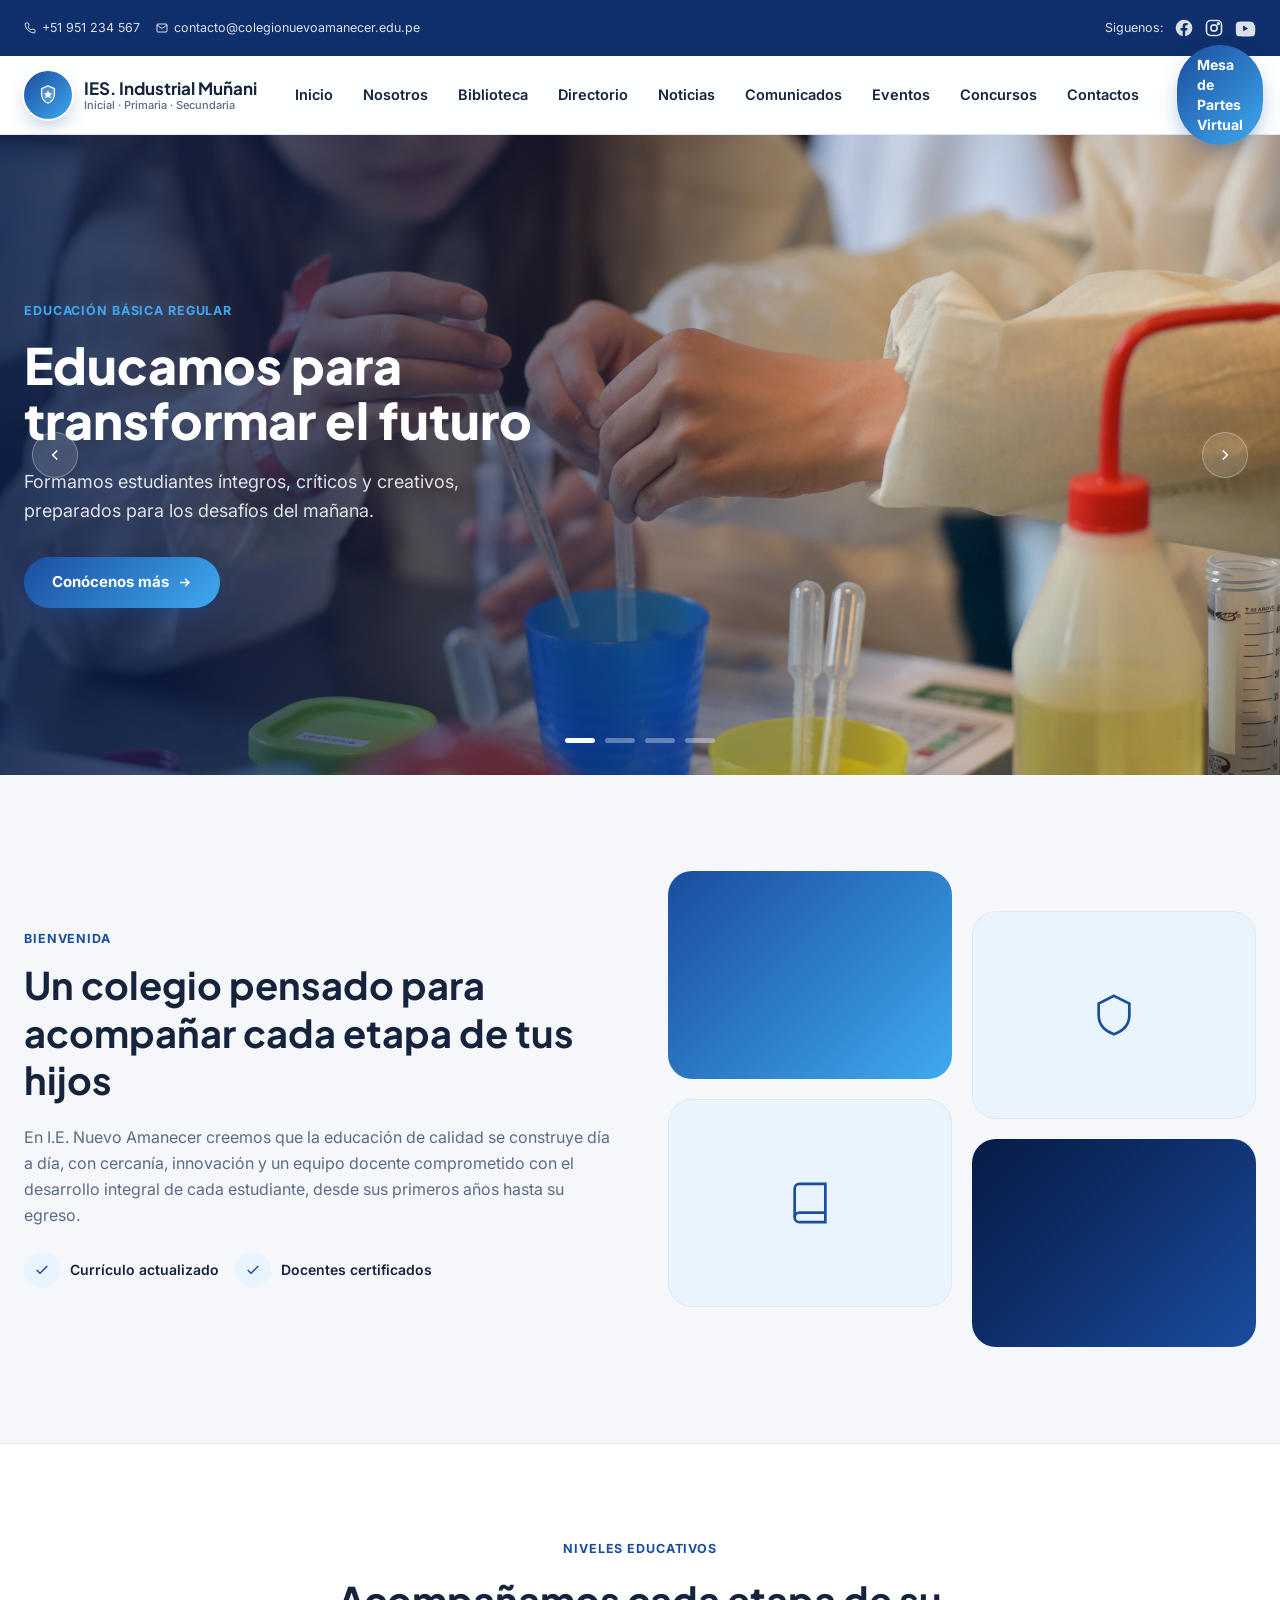
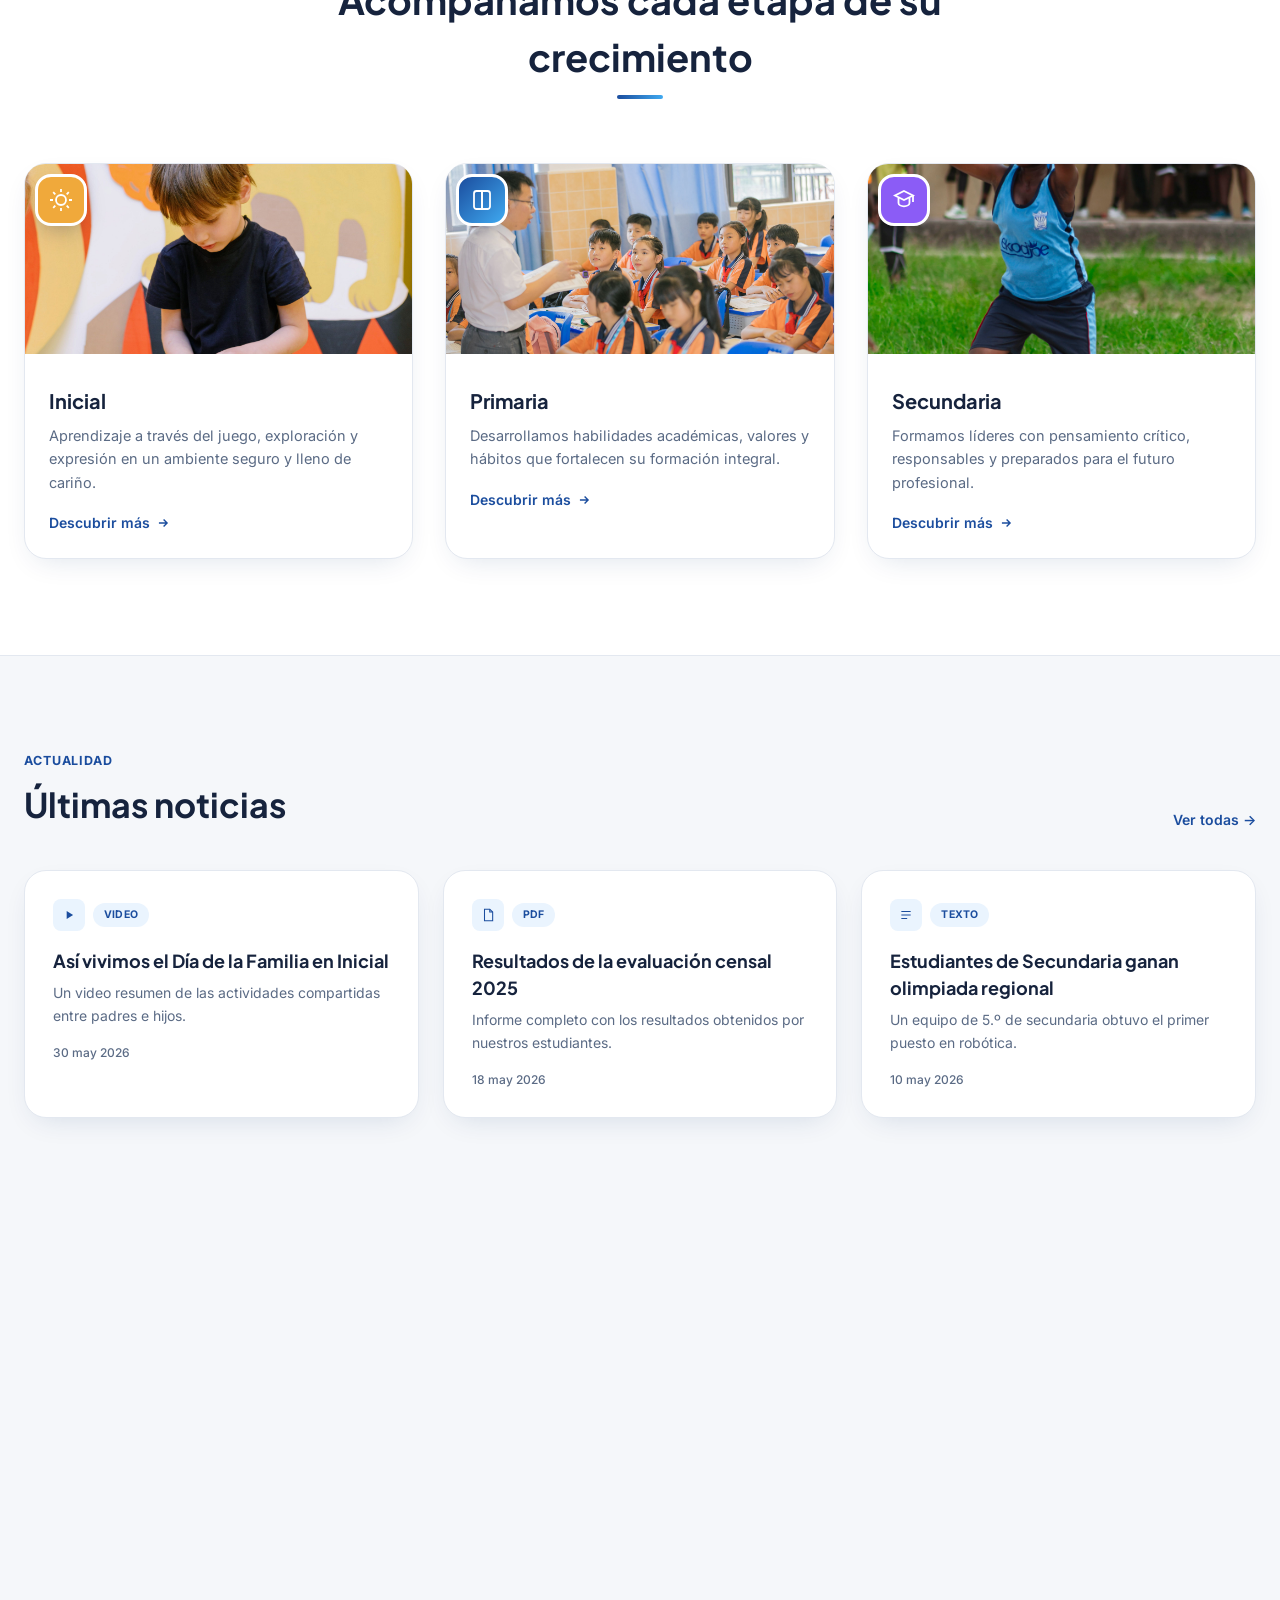
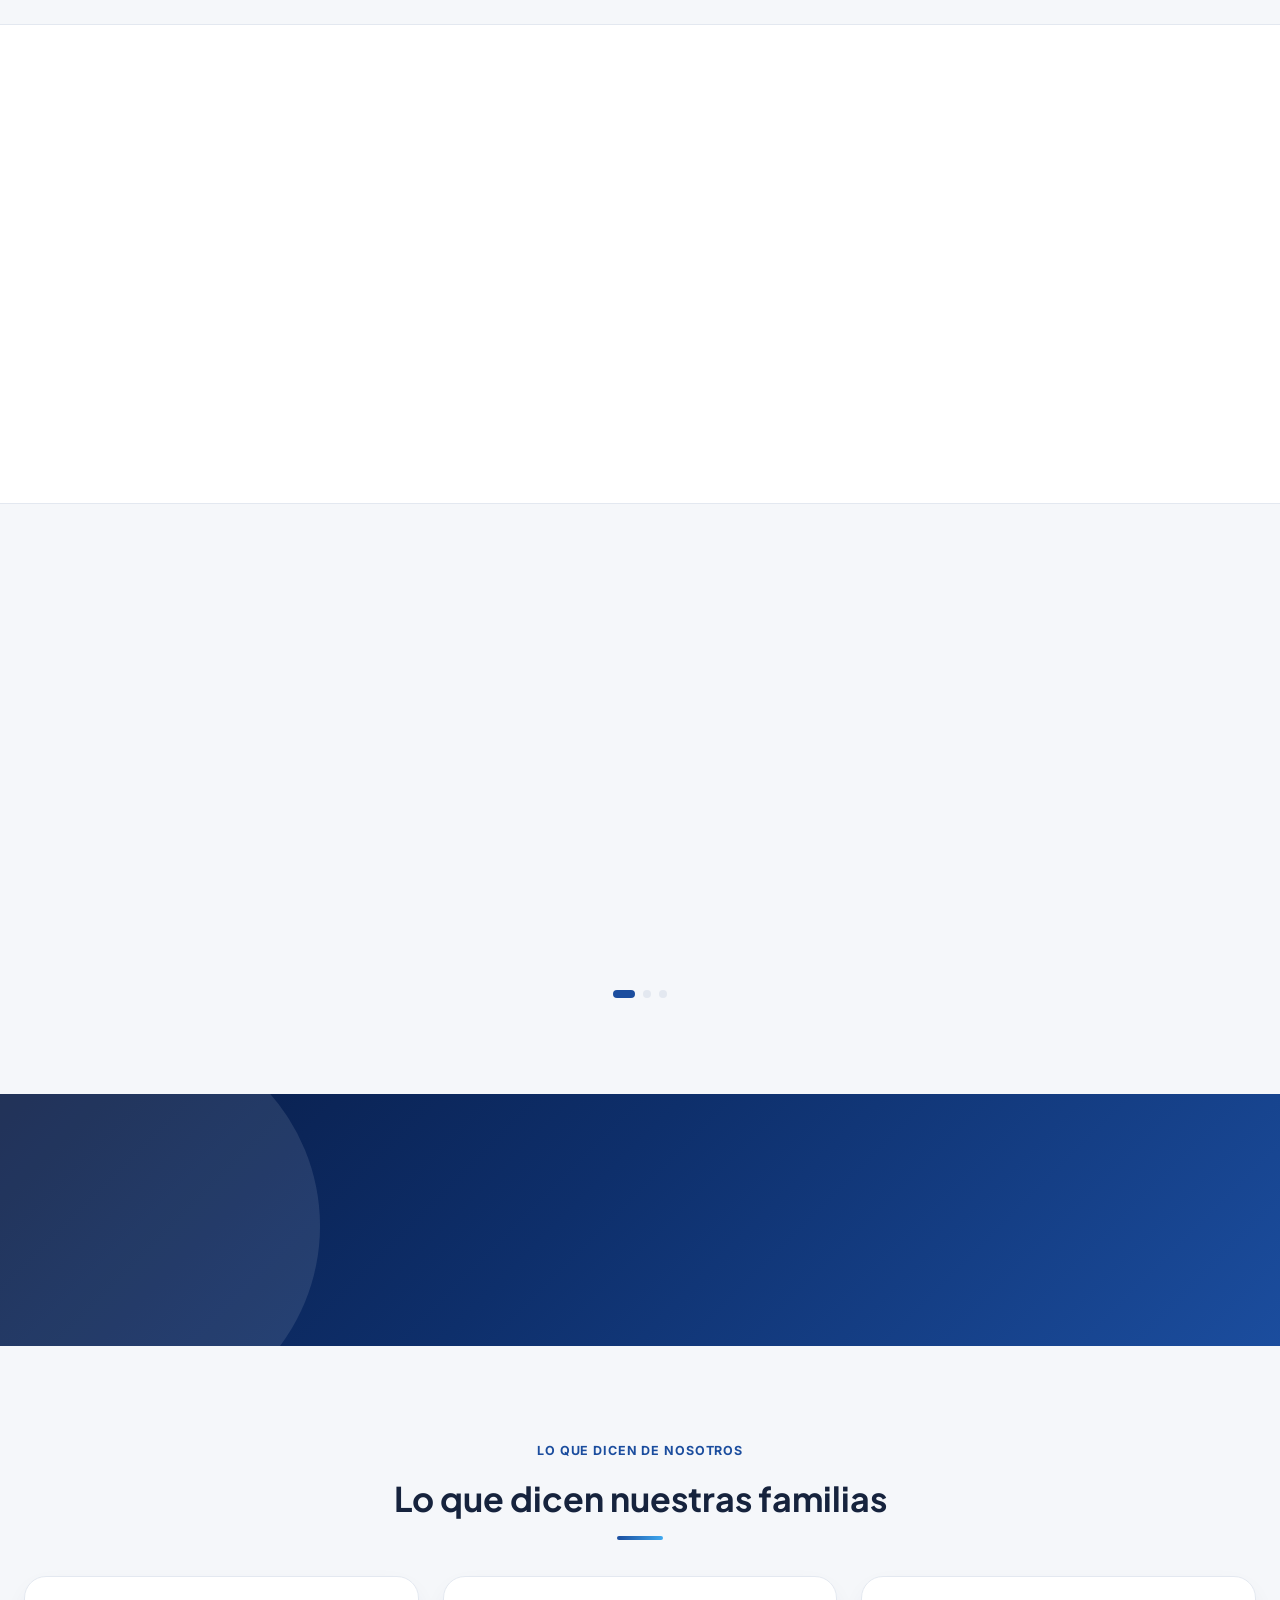
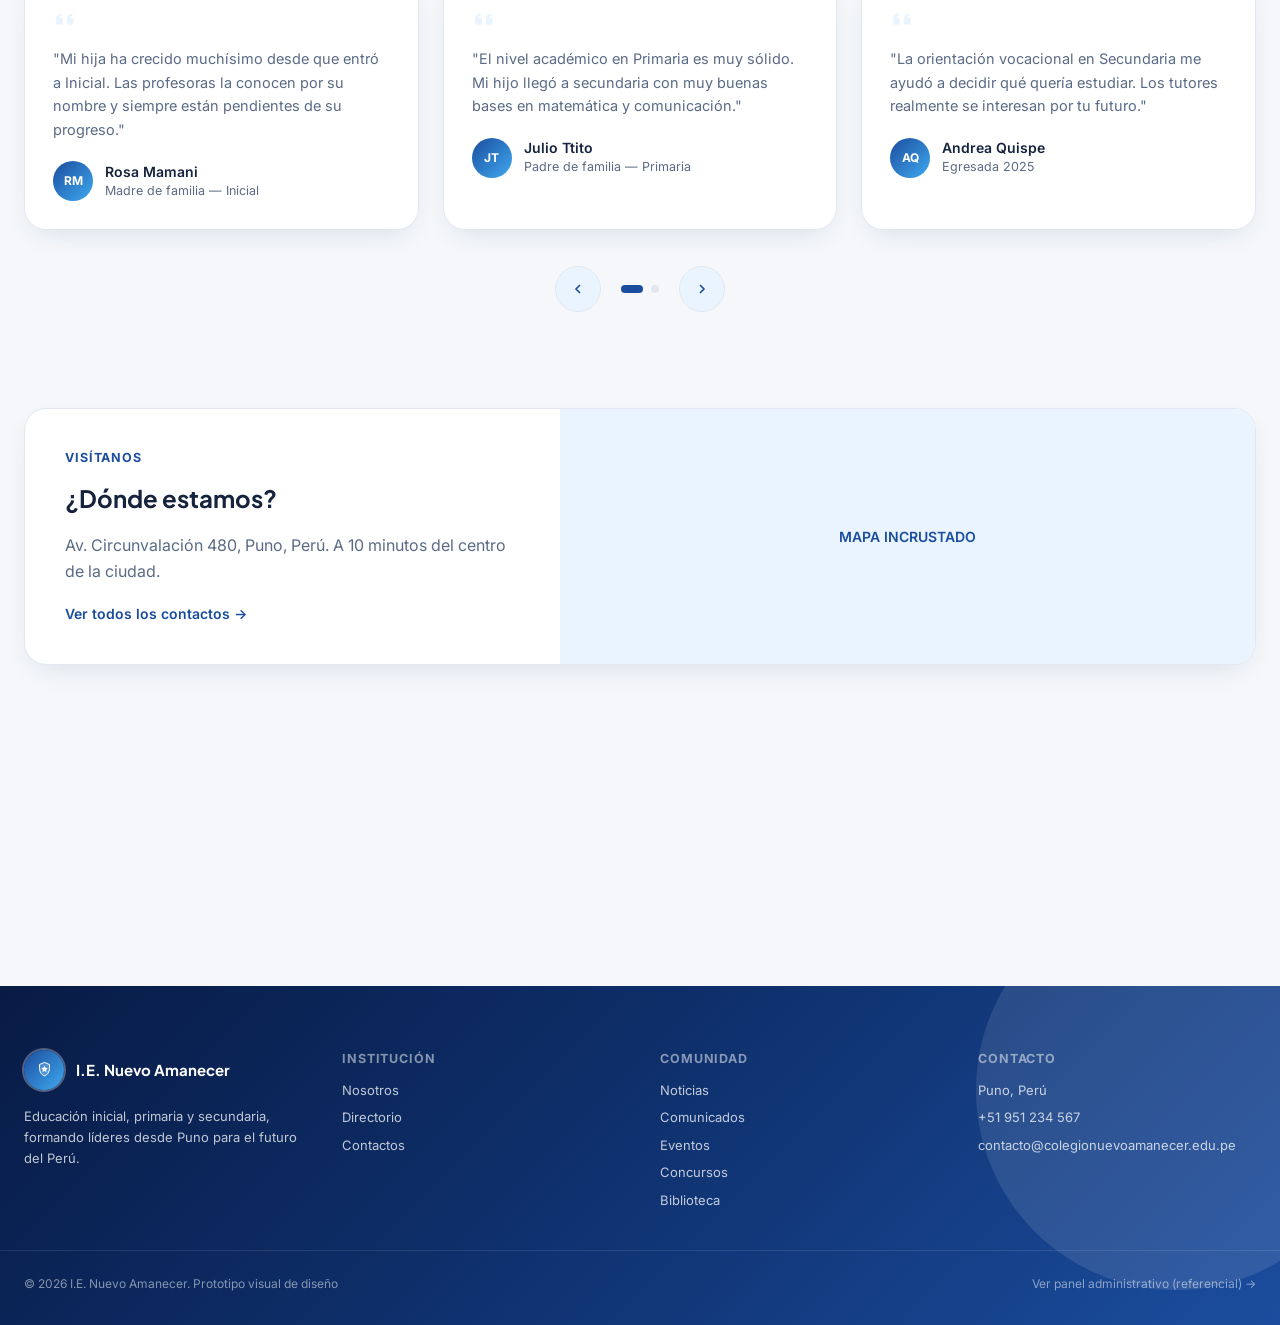
==== index.html @ 9c67b023 "Primer commit" ====
<!DOCTYPE html>
<html lang="es">
<head>
<meta charset="UTF-8">
<meta name="viewport" content="width=device-width, initial-scale=1.0">
<title>I.E. Nuevo Amanecer — Inicio (Prototipo)</title>
<link rel="preconnect" href="https://fonts.googleapis.com">
<link href="https://fonts.googleapis.com/css2?family=Plus+Jakarta+Sans:wght@500;600;700;800&family=Inter:wght@400;500;600;700&display=swap" rel="stylesheet">
<link rel="stylesheet" href="assets/tailwind.css">
<link rel="stylesheet" href="assets/styles.css">
</head>
<body class="antialiased">

<a href="#contenido" class="sr-only focus:not-sr-only focus:absolute focus:top-2 focus:left-2 focus:bg-white focus:px-3 focus:py-2 focus:rounded-md focus:z-50">Saltar al contenido</a>

<!-- <div class="bg-[var(--blue-deep)] text-white text-center text-[12px] sm:text-[13px] py-2 px-4">
  PROTOTIPO VISUAL DE DISEÑO — sin backend, autenticación ni datos reales
</div> -->

<!-- Utility bar -->
<div class="bg-[var(--blue-dark)] text-white/85">
  <div class="max-w-7xl mx-auto px-4 sm:px-6 h-14 flex items-center justify-between text-[12.5px]">
    <div class="flex items-center gap-4">
      <span class="hidden sm:flex items-center gap-1.5"><svg width="12" height="12" viewBox="0 0 24 24" fill="none" stroke="currentColor" stroke-width="2"><path d="M22 16.9v3a2 2 0 0 1-2.2 2 19.8 19.8 0 0 1-8.6-3 19.5 19.5 0 0 1-6-6 19.8 19.8 0 0 1-3-8.7A2 2 0 0 1 4.1 2h3a2 2 0 0 1 2 1.7c.1 1 .4 2 .7 3a2 2 0 0 1-.5 2.1L8 10a16 16 0 0 0 6 6l1.3-1.3a2 2 0 0 1 2-.5c1 .3 2 .5 3 .7a2 2 0 0 1 1.7 2z"/></svg>+51 951 234 567</span>
      <span class="hidden sm:flex items-center gap-1.5"><svg width="12" height="12" viewBox="0 0 24 24" fill="none" stroke="currentColor" stroke-width="2"><rect x="2" y="4" width="20" height="16" rx="2"/><path d="M2 6l10 7L22 6"/></svg>contacto@colegionuevoamanecer.edu.pe</span>
    </div>
    <div class="flex items-center gap-2.5">
      <span>Siguenos:</span>
      <a href="#" aria-label="Facebook" class="hover:text-white"><svg width="20" height="20" viewBox="0 0 24 24" fill="currentColor"><path d="M22 12a10 10 0 1 0-11.6 9.9v-7H7.9V12h2.5V9.8c0-2.5 1.5-3.9 3.7-3.9 1.1 0 2.2.2 2.2.2v2.5h-1.3c-1.2 0-1.6.8-1.6 1.6V12h2.8l-.4 2.9h-2.4v7A10 10 0 0 0 22 12z"/></svg></a>
      <a href="#" aria-label="Instagram" class="hover:text-white"><svg width="20" height="20" viewBox="0 0 24 24" fill="none" stroke="currentColor" stroke-width="2"><rect x="3" y="3" width="18" height="18" rx="5"/><circle cx="12" cy="12" r="3.8"/><circle cx="17.2" cy="6.8" r="1"/></svg></a>
      <a href="#" aria-label="YouTube" class="hover:text-white"><svg width="22" height="22" viewBox="0 0 24 24" fill="currentColor"><path d="M22 8.6s-.2-1.6-.9-2.3c-.8-.9-1.7-.9-2.2-1C15.6 5 12 5 12 5s-3.6 0-6.9.3c-.5.1-1.4.1-2.2 1-.7.7-.9 2.3-.9 2.3S2 10.4 2 12.3v1.8c0 1.9.2 3.7.2 3.7s.2 1.6.9 2.3c.8.9 1.9.9 2.4 1 1.7.2 7.5.3 7.5.3s3.6 0 6.9-.3c.5-.1 1.4-.1 2.2-1 .7-.7.9-2.3.9-2.3s.2-1.9.2-3.7v-1.8c0-1.9-.2-3.7-.2-3.7zM9.9 15.6V9.4l5.4 3.1z"/></svg></a>
    </div>
  </div>
</div>

<!-- Header -->
<header class="sticky top-0 z-50 bg-white/90 backdrop-blur-md border-b border-[var(--gray-line)]">
  <div class="max-w-8xl mx-auto px-4 sm:px-6 h-[78px] flex items-center justify-between gap-6">
    <a href="index.html" class="flex items-center gap-3 shrink-0">
      <div class="w-12 h-12 rounded-full bg-gradient-sky flex items-center justify-center ring-2 ring-white shadow-[0_8px_20px_-6px_rgba(27,77,158,0.5)]">
        <svg width="22" height="22" viewBox="0 0 24 24" fill="none"><path d="M12 2l7 3v5.5c0 5-3 9.3-7 10.5-4-1.2-7-5.5-7-10.5V5z" fill="white" opacity="0.18"/><path d="M12 2l7 3v5.5c0 5-3 9.3-7 10.5-4-1.2-7-5.5-7-10.5V5z" stroke="white" stroke-width="1.4" stroke-linejoin="round"/><path d="M12 6.8l1.4 2.9 3.2.4-2.3 2.2.6 3.2L12 14l-2.9 1.5.6-3.2-2.3-2.2 3.2-.4z" fill="white"/></svg>
      </div>
      <div class="leading-tight">
        <p class="font-display font-bold text-[17px] text-[var(--ink)]">IES. Industrial Muñani</p>
        <p class="text-[11px] text-[var(--ink-soft)] font-medium">Inicial · Primaria · Secundaria</p>
      </div>
    </a>
    <nav class="hidden lg:flex items-center gap-0.5 font-semibold text-[14.5px] text-[var(--ink)]">      
      <a href="index.html" class="px-3.5 py-2 rounded-lg hover:bg-[var(--sky-light)] hover:text-[var(--blue)]">Inicio</a>
      <a href="nosotros.html" class="px-3.5 py-2 rounded-lg hover:bg-[var(--sky-light)] hover:text-[var(--blue)]">Nosotros</a>
      <a href="biblioteca.html" class="px-3.5 py-2 rounded-lg hover:bg-[var(--sky-light)] hover:text-[var(--blue)]">Biblioteca</a>
      <a href="directorio.html" class="px-3.5 py-2 rounded-lg hover:bg-[var(--sky-light)] hover:text-[var(--blue)]">Directorio</a>
      <a href="noticias.html" class="px-3.5 py-2 rounded-lg hover:bg-[var(--sky-light)] hover:text-[var(--blue)]">Noticias</a>
      <a href="comunicados.html" class="px-3.5 py-2 rounded-lg hover:bg-[var(--sky-light)] hover:text-[var(--blue)]">Comunicados</a>
      <a href="eventos.html" class="px-3.5 py-2 rounded-lg hover:bg-[var(--sky-light)] hover:text-[var(--blue)]">Eventos</a>
      <a href="concursos.html" class="px-3.5 py-2 rounded-lg hover:bg-[var(--sky-light)] hover:text-[var(--blue)]">Concursos</a>
      <a href="contactos.html" class="px-3.5 py-2 rounded-lg hover:bg-[var(--sky-light)] hover:text-[var(--blue)]">Contactos</a>
    </nav>

    <div class="flex items-center gap-3">
      <a href="mesa-de-partes.html" class="hidden sm:inline-flex btn-primary rounded-full px-5 py-2.5 text-sm">Mesa de Partes Virtual</a>
      <button data-menu-toggle aria-expanded="false" aria-controls="mobile-nav" class="lg:hidden w-10 h-10 flex items-center justify-center rounded-lg border border-[var(--gray-line)]">
        <svg width="18" height="18" viewBox="0 0 24 24" fill="none" stroke="currentColor" stroke-width="2"><path d="M4 7h16M4 12h16M4 17h16"/></svg>
      </button>
    </div>
  </div>

  <div id="mobile-nav" data-mobile-nav class="hidden lg:hidden border-t border-[var(--gray-line)] bg-white px-4 sm:px-6 py-4 space-y-1 text-[15px] font-semibold">
    <a href="index.html" class="block px-3 py-2.5 rounded-lg hover:bg-[var(--sky-light)]">Inicio</a>
    <a href="nosotros.html" class="block px-3 py-2.5 rounded-lg hover:bg-[var(--sky-light)]">Nosotros</a>
    <a href="biblioteca.html" class="block px-3 py-2.5 rounded-lg hover:bg-[var(--sky-light)]">Biblioteca</a>
    <a href="directorio.html" class="block px-3 py-2.5 rounded-lg hover:bg-[var(--sky-light)]">Directorio</a>
    <a href="noticias.html" class="block px-3 py-2.5 rounded-lg hover:bg-[var(--sky-light)]">Noticias</a>
    <a href="comunicados.html" class="block px-3 py-2.5 rounded-lg hover:bg-[var(--sky-light)]">Comunicados</a>
    <a href="eventos.html" class="block px-3 py-2.5 rounded-lg hover:bg-[var(--sky-light)]">Eventos</a>
    <a href="concursos.html" class="block px-3 py-2.5 rounded-lg hover:bg-[var(--sky-light)]">Concursos</a>
    <a href="contactos.html" class="block px-3 py-2.5 rounded-lg hover:bg-[var(--sky-light)]">Contactos</a>
    <a href="mesa-de-partes.html" class="block mt-2 btn-primary rounded-full px-4 py-2.5 text-center">Mesa de Partes Virtual</a>
  </div>
</header>

<main id="contenido">

  <!-- ================= HERO SLIDER ================= -->
  <section data-hero-slider class="hero-slider bg-gradient-blue">
    <!-- Slide 1 -->
    <div data-slide class="hero-slide is-active">
      <div class="hero-slide-bg overflow-hidden bg-[var(--blue-deep)]">
        <div class="hero-photo-bg"><img src="assets/images/hero-1.jpg" alt="Estudiantes de I.E. Nuevo Amanecer"></div>
        <div class="hero-overlay"></div>
      </div>
      <div class="max-w-7xl mx-auto px-4 sm:px-6 w-full relative z-10">
        <div class="max-w-xl">
          <p class="eyebrow !text-[var(--sky)] mb-4">Educación básica regular</p>
          <h1 class="font-display text-[32px] sm:text-[50px] font-extrabold text-white leading-[1.1] mb-5">Educamos para transformar el futuro</h1>
          <p class="text-white/85 text-[16px] sm:text-[18px] leading-relaxed mb-8 max-w-lg">Formamos estudiantes íntegros, críticos y creativos, preparados para los desafíos del mañana.</p>
          <a href="nosotros.html" class="btn-primary rounded-full px-7 py-3.5 text-[15px] inline-flex items-center gap-2">Conócenos más <svg width="15" height="15" viewBox="0 0 24 24" fill="none" stroke="currentColor" stroke-width="2.6"><path d="M5 12h14M13 6l6 6-6 6"/></svg></a>
        </div>
      </div>
    </div>

    <!-- Slide 2 -->
    <div data-slide class="hero-slide">
      <div class="hero-slide-bg overflow-hidden bg-[var(--blue-deep)]">
        <div class="hero-photo-bg"><img src="assets/images/hero-2.jpg" alt="Estudiantes de Inicial, Primaria y Secundaria"></div>
        <div class="hero-overlay"></div>
      </div>
      <div class="max-w-7xl mx-auto px-4 sm:px-6 w-full relative z-10">
        <div class="max-w-xl">
          <p class="eyebrow !text-[var(--sky)] mb-4">Tres etapas, una sola comunidad</p>
          <h1 class="font-display text-[32px] sm:text-[50px] font-extrabold text-white leading-[1.1] mb-5">Inicial, Primaria y Secundaria</h1>
          <p class="text-white/85 text-[16px] sm:text-[18px] leading-relaxed mb-8 max-w-lg">Acompañamos a cada estudiante en cada etapa de su formación, con docentes especializados por nivel.</p>
          <a href="#niveles" class="btn-primary rounded-full px-7 py-3.5 text-[15px] inline-flex items-center gap-2">Ver niveles educativos <svg width="15" height="15" viewBox="0 0 24 24" fill="none" stroke="currentColor" stroke-width="2.6"><path d="M5 12h14M13 6l6 6-6 6"/></svg></a>
        </div>
      </div>
    </div>

    <!-- Slide 3 -->
    <div data-slide class="hero-slide">
      <div class="hero-slide-bg overflow-hidden bg-[var(--blue-deep)]">
        <div class="hero-photo-bg"><img src="assets/images/hero-3.jpg" alt="Excelencia académica en I.E. Nuevo Amanecer"></div>
        <div class="hero-overlay"></div>
      </div>
      <div class="max-w-7xl mx-auto px-4 sm:px-6 w-full relative z-10">
        <div class="max-w-xl">
          <p class="eyebrow !text-[var(--sky)] mb-4">Resultados que hablan</p>
          <h1 class="font-display text-[32px] sm:text-[50px] font-extrabold text-white leading-[1.1] mb-5">Excelencia académica</h1>
          <p class="text-white/85 text-[16px] sm:text-[18px] leading-relaxed mb-8 max-w-lg">Más de tres décadas formando estudiantes con altos estándares académicos y valores sólidos.</p>
          <a href="#contadores" class="btn-primary rounded-full px-7 py-3.5 text-[15px] inline-flex items-center gap-2">Ver nuestros resultados <svg width="15" height="15" viewBox="0 0 24 24" fill="none" stroke="currentColor" stroke-width="2.6"><path d="M5 12h14M13 6l6 6-6 6"/></svg></a>
        </div>
      </div>
    </div>

    <!-- Slide 4 -->
    <div data-slide class="hero-slide">
      <div class="hero-slide-bg overflow-hidden bg-[var(--blue-deep)]">
        <div class="hero-photo-bg"><img src="assets/images/hero-4.jpg" alt="Liderazgo estudiantil en I.E. Nuevo Amanecer"></div>
        <div class="hero-overlay"></div>
      </div>
      <div class="max-w-7xl mx-auto px-4 sm:px-6 w-full relative z-10">
        <div class="max-w-xl">
          <p class="eyebrow !text-[var(--sky)] mb-4">Proyecto de vida</p>
          <h1 class="font-display text-[32px] sm:text-[50px] font-extrabold text-white leading-[1.1] mb-5">Formamos líderes</h1>
          <p class="text-white/85 text-[16px] sm:text-[18px] leading-relaxed mb-8 max-w-lg">Desarrollamos habilidades de liderazgo, pensamiento crítico y compromiso social en cada estudiante.</p>
          <a href="mesa-de-partes.html" class="btn-primary rounded-full px-7 py-3.5 text-[15px] inline-flex items-center gap-2">Mesa de partes virtual <svg width="15" height="15" viewBox="0 0 24 24" fill="none" stroke="currentColor" stroke-width="2.6"><path d="M5 12h14M13 6l6 6-6 6"/></svg></a>
        </div>
      </div>
    </div>

    <!-- Edge arrows -->
    <button data-slide-prev class="hero-arrow absolute left-4 sm:left-8 top-1/2 -translate-y-1/2 z-20" aria-label="Banner anterior">
      <svg width="18" height="18" viewBox="0 0 24 24" fill="none" stroke="currentColor" stroke-width="2.2"><path d="M15 18l-6-6 6-6"/></svg>
    </button>
    <button data-slide-next class="hero-arrow absolute right-4 sm:right-8 top-1/2 -translate-y-1/2 z-20" aria-label="Banner siguiente">
      <svg width="18" height="18" viewBox="0 0 24 24" fill="none" stroke="currentColor" stroke-width="2.2"><path d="M9 18l6-6-6-6"/></svg>
    </button>

    <!-- Dots -->
    <div class="absolute bottom-8 left-0 right-0 z-20 flex justify-center gap-2.5" role="tablist" aria-label="Banners">
      <button data-slide-dot class="hero-dot is-active" aria-label="Banner 1"></button>
      <button data-slide-dot class="hero-dot" aria-label="Banner 2"></button>
      <button data-slide-dot class="hero-dot" aria-label="Banner 3"></button>
      <button data-slide-dot class="hero-dot" aria-label="Banner 4"></button>
    </div>
  </section>

  <!-- ================= BIENVENIDA ================= -->
  <section class="max-w-7xl mx-auto px-4 sm:px-6 py-20 sm:py-24 grid lg:grid-cols-2 gap-14 items-center">
    <div data-reveal>
      <p class="eyebrow mb-3">Bienvenida</p>
      <h2 class="font-display text-[30px] sm:text-[38px] font-bold text-[var(--ink)] mb-5 leading-tight">Un colegio pensado para acompañar cada etapa de tus hijos</h2>
      <p class="text-[var(--ink-soft)] text-[16px] leading-relaxed mb-6">En I.E. Nuevo Amanecer creemos que la educación de calidad se construye día a día, con cercanía, innovación y un equipo docente comprometido con el desarrollo integral de cada estudiante, desde sus primeros años hasta su egreso.</p>
      <div class="flex flex-wrap gap-4">
        <div class="flex items-center gap-2.5"><div class="w-9 h-9 rounded-full bg-[var(--sky-light)] flex items-center justify-center"><svg width="16" height="16" viewBox="0 0 24 24" fill="none" stroke="var(--blue)" stroke-width="2.2"><path d="M20 6L9 17l-5-5"/></svg></div><span class="text-sm font-semibold text-[var(--ink)]">Currículo actualizado</span></div>
        <div class="flex items-center gap-2.5"><div class="w-9 h-9 rounded-full bg-[var(--sky-light)] flex items-center justify-center"><svg width="16" height="16" viewBox="0 0 24 24" fill="none" stroke="var(--blue)" stroke-width="2.2"><path d="M20 6L9 17l-5-5"/></svg></div><span class="text-sm font-semibold text-[var(--ink)]">Docentes certificados</span></div>
      </div>
    </div>
    <div data-reveal class="grid grid-cols-2 gap-5">
      <div class="rounded-[24px] h-52 bg-gradient-sky float-slow"></div>
      <div class="rounded-[24px] h-52 mt-10 bg-[var(--sky-light)] border border-[var(--gray-line)] flex items-center justify-center">
        <svg width="46" height="46" viewBox="0 0 24 24" fill="none" stroke="var(--blue)" stroke-width="1.4"><path d="M12 2l8 4v6c0 5-3.4 8.4-8 10-4.6-1.6-8-5-8-10V6z"/></svg>
      </div>
      <div class="rounded-[24px] h-52 -mt-10 bg-[var(--sky-light)] border border-[var(--gray-line)] flex items-center justify-center">
        <svg width="46" height="46" viewBox="0 0 24 24" fill="none" stroke="var(--blue)" stroke-width="1.4"><path d="M4 19.5A2.5 2.5 0 0 1 6.5 17H20"/><path d="M6.5 2H20v20H6.5A2.5 2.5 0 0 1 4 19.5v-15A2.5 2.5 0 0 1 6.5 2z"/></svg>
      </div>
      <div class="rounded-[24px] h-52 bg-gradient-blue"></div>
    </div>
  </section>

  <!-- ================= NIVELES ================= -->
  <section id="niveles" class="bg-white py-20 sm:py-24 border-y border-[var(--gray-line)]">
    <div class="max-w-7xl mx-auto px-4 sm:px-6">
      <div class="text-center max-w-2xl mx-auto mb-16" data-reveal>
        <p class="eyebrow mb-3">Niveles educativos</p>
        <h2 class="font-display text-[30px] sm:text-[38px] font-bold text-[var(--ink)]">Acompañamos cada etapa de su crecimiento</h2>
        <span class="heading-accent center"></span>
      </div>
      <div class="grid sm:grid-cols-3 gap-8">
        <div data-reveal class="card card-hover rounded-[22px] ">
          <div class="nivel-photo mb-8">
            <img src="assets/images/nivel-inicial.jpg" alt="Estudiantes del nivel Inicial">
            <div class="nivel-icon-float" style="background:#F0A93B"><svg width="24" height="24" viewBox="0 0 24 24" fill="none" stroke="#fff" stroke-width="1.8"><circle cx="12" cy="12" r="5"/><path d="M12 1v3M12 20v3M4.2 4.2l2.1 2.1M17.7 17.7l2.1 2.1M1 12h3M20 12h3M4.2 19.8l2.1-2.1M17.7 6.3l2.1-2.1"/></svg></div>
          </div>
          <div class="p-6 pt-0">
          <h3 class="font-display text-[20px] font-bold text-[var(--ink)] mb-2">Inicial</h3>
          <p class="text-[var(--ink-soft)] text-[14.5px] leading-relaxed mb-4">Aprendizaje a través del juego, exploración y expresión en un ambiente seguro y lleno de cariño.</p>
          <a href="nosotros.html" class="text-[var(--blue)] font-semibold text-sm inline-flex items-center gap-1.5 hover:gap-2.5 transition-all">Descubrir más <svg width="14" height="14" viewBox="0 0 24 24" fill="none" stroke="currentColor" stroke-width="2.4"><path d="M5 12h14M13 6l6 6-6 6"/></svg></a>
          </div>

        </div>
        <div data-reveal class="card card-hover rounded-[22px]">
          <div class="nivel-photo mb-8">
            <img src="assets/images/nivel-primaria.jpg" alt="Estudiantes del nivel Primaria">
            <div class="nivel-icon-float bg-gradient-sky"><svg width="24" height="24" viewBox="0 0 24 24" fill="none" stroke="#fff" stroke-width="1.8"><path d="M4 5.5A2.5 2.5 0 0 1 6.5 3H12v18H6.5A2.5 2.5 0 0 1 4 18.5z"/><path d="M20 5.5A2.5 2.5 0 0 0 17.5 3H12v18h5.5a2.5 2.5 0 0 0 2.5-2.5z"/></svg></div>
          </div>
           <div class="p-6 pt-0">
          <h3 class="font-display text-[20px] font-bold text-[var(--ink)] mb-2">Primaria</h3>
          <p class="text-[var(--ink-soft)] text-[14.5px] leading-relaxed mb-4">Desarrollamos habilidades académicas, valores y hábitos que fortalecen su formación integral.</p>
          <a href="nosotros.html" class="text-[var(--blue)] font-semibold text-sm inline-flex items-center gap-1.5 hover:gap-2.5 transition-all">Descubrir más <svg width="14" height="14" viewBox="0 0 24 24" fill="none" stroke="currentColor" stroke-width="2.4"><path d="M5 12h14M13 6l6 6-6 6"/></svg></a>
        </div>
        </div>
        <div data-reveal class="card card-hover rounded-[22px]">
          <div class="nivel-photo mb-8">
            <img src="assets/images/nivel-secundaria.jpg" alt="Estudiantes del nivel Secundaria">
            <div class="nivel-icon-float" style="background:#8B5CF6"><svg width="24" height="24" viewBox="0 0 24 24" fill="none" stroke="#fff" stroke-width="1.8"><path d="M12 3l9 4.5-9 4.5-9-4.5z"/><path d="M6.5 9.7V15c0 1.8 2.5 3.3 5.5 3.3s5.5-1.5 5.5-3.3V9.7"/><path d="M21 8v6"/></svg></div>
          </div>
          <div class="p-6 pt-0">
          <h3 class="font-display text-[20px] font-bold text-[var(--ink)] mb-2">Secundaria</h3>
          <p class="text-[var(--ink-soft)] text-[14.5px] leading-relaxed mb-4">Formamos líderes con pensamiento crítico, responsables y preparados para el futuro profesional.</p>
          <a href="nosotros.html" class="text-[var(--blue)] font-semibold text-sm inline-flex items-center gap-1.5 hover:gap-2.5 transition-all">Descubrir más <svg width="14" height="14" viewBox="0 0 24 24" fill="none" stroke="currentColor" stroke-width="2.4"><path d="M5 12h14M13 6l6 6-6 6"/></svg></a>
        </div>
        </div>
      </div>
    </div>
  </section>

  <!-- ================= NOTICIAS ================= -->
  <section class="max-w-7xl mx-auto px-4 sm:px-6 pt-20 sm:pt-24">
    <div class="flex items-end justify-between mb-10 flex-wrap gap-3" data-reveal>
      <div><p class="eyebrow mb-2">Actualidad</p><h2 class="font-display text-[28px] sm:text-[34px] font-bold text-[var(--ink)]">Últimas noticias</h2></div>
      <a href="noticias.html" class="text-[var(--blue)] font-semibold text-sm hover:underline">Ver todas →</a>
    </div>
    <div class="grid sm:grid-cols-3 gap-6">
      <a href="noticias.html" data-reveal class="card card-hover rounded-[22px] p-7 block">
        <div class="flex items-center gap-2 mb-4"><span class="w-8 h-8 rounded-lg bg-[var(--sky-light)] flex items-center justify-center shrink-0"><svg width="14" height="14" viewBox="0 0 24 24" fill="var(--blue)"><path d="M8 5v14l11-7z"/></svg></span><span class="badge badge-blue">Video</span></div>
        <h3 class="font-display text-[18px] font-bold text-[var(--ink)] mb-2">Así vivimos el Día de la Familia en Inicial</h3>
        <p class="text-[14px] text-[var(--ink-soft)] leading-relaxed mb-4">Un video resumen de las actividades compartidas entre padres e hijos.</p>
        <p class="text-[12px] text-[var(--ink-soft)] font-medium">30 may 2026</p>
      </a>
      <a href="noticias.html" data-reveal class="card card-hover rounded-[22px] p-7 block">
        <div class="flex items-center gap-2 mb-4"><span class="w-8 h-8 rounded-lg bg-[var(--sky-light)] flex items-center justify-center shrink-0"><svg width="14" height="14" viewBox="0 0 24 24" fill="none" stroke="var(--blue)" stroke-width="1.8"><path d="M6 2h9l5 5v15H6z"/><path d="M15 2v5h5"/></svg></span><span class="badge badge-blue">PDF</span></div>
        <h3 class="font-display text-[18px] font-bold text-[var(--ink)] mb-2">Resultados de la evaluación censal 2025</h3>
        <p class="text-[14px] text-[var(--ink-soft)] leading-relaxed mb-4">Informe completo con los resultados obtenidos por nuestros estudiantes.</p>
        <p class="text-[12px] text-[var(--ink-soft)] font-medium">18 may 2026</p>
      </a>
      <a href="noticias.html" data-reveal class="card card-hover rounded-[22px] p-7 block">
        <div class="flex items-center gap-2 mb-4"><span class="w-8 h-8 rounded-lg bg-[var(--sky-light)] flex items-center justify-center shrink-0"><svg width="14" height="14" viewBox="0 0 24 24" fill="none" stroke="var(--blue)" stroke-width="1.8"><path d="M4 6h16M4 12h16M4 18h10"/></svg></span><span class="badge badge-blue">Texto</span></div>
        <h3 class="font-display text-[18px] font-bold text-[var(--ink)] mb-2">Estudiantes de Secundaria ganan olimpiada regional</h3>
        <p class="text-[14px] text-[var(--ink-soft)] leading-relaxed mb-4">Un equipo de 5.º de secundaria obtuvo el primer puesto en robótica.</p>
        <p class="text-[12px] text-[var(--ink-soft)] font-medium">10 may 2026</p>
      </a>
    </div>
  </section>

  <!-- ================= COMUNICADOS ================= -->
  <section class="max-w-7xl mx-auto px-4 sm:px-6 py-20 sm:py-24">
    <div class="flex items-end justify-between mb-10 flex-wrap gap-3" data-reveal>
      <div><p class="eyebrow mb-2">Al día</p><h2 class="font-display text-[28px] sm:text-[34px] font-bold text-[var(--ink)]">Últimos comunicados</h2></div>
      <a href="comunicados.html" class="text-[var(--blue)] font-semibold text-sm hover:underline">Ver todos →</a>
    </div>
    <div class="grid sm:grid-cols-3 gap-6">
      <div data-reveal class="card card-hover rounded-[22px] p-7">
        <span class="badge badge-gray mb-4">General</span>
        <h3 class="font-display text-[18px] font-bold text-[var(--ink)] mb-2">Matrícula 2027 — cronograma</h3>
        <p class="text-[14px] text-[var(--ink-soft)] leading-relaxed mb-4">Se comunica el cronograma de matrícula y ratificación para los tres niveles.</p>
        <p class="text-[12px] text-[var(--ink-soft)] font-medium">02 mar 2026</p>
      </div>
      <div data-reveal class="card card-hover rounded-[22px] p-7">
        <span class="badge badge-blue mb-4">Primaria</span>
        <h3 class="font-display text-[18px] font-bold text-[var(--ink)] mb-2">Entrega de libretas — I bimestre</h3>
        <p class="text-[14px] text-[var(--ink-soft)] leading-relaxed mb-4">La entrega se realizará por aula, según el horario publicado en el panel.</p>
        <p class="text-[12px] text-[var(--ink-soft)] font-medium">28 abr 2026</p>
      </div>
      <div data-reveal class="card card-hover rounded-[22px] p-7">
        <span class="badge badge-violet mb-4">Secundaria</span>
        <h3 class="font-display text-[18px] font-bold text-[var(--ink)] mb-2">Charla de orientación vocacional</h3>
        <p class="text-[14px] text-[var(--ink-soft)] leading-relaxed mb-4">Dirigida a estudiantes de 4.º y 5.º de secundaria, con invitados de institutos locales.</p>
        <p class="text-[12px] text-[var(--ink-soft)] font-medium">15 may 2026</p>
      </div>
    </div>
  </section>

  <!-- ================= EVENTOS + CONCURSOS ================= -->
  <section class="bg-white py-20 sm:py-24 border-y border-[var(--gray-line)]">
    <div class="max-w-7xl mx-auto px-4 sm:px-6 grid lg:grid-cols-2 gap-14">
      <div data-reveal>
        <div class="flex items-end justify-between mb-8"><h2 class="font-display text-[24px] sm:text-[28px] font-bold text-[var(--ink)]">Próximos eventos</h2><a href="eventos.html" class="text-[var(--blue)] font-semibold text-sm hover:underline">Ver todos →</a></div>
        <div class="space-y-4">
          <div class="card rounded-2xl p-5 flex items-center gap-4"><div class="w-14 h-14 rounded-xl bg-gradient-sky flex flex-col items-center justify-center shrink-0"><span class="text-[10px] font-bold text-white">JUL</span><span class="text-[18px] font-bold text-white">18</span></div><div class="min-w-0"><p class="font-bold text-[var(--ink)] text-[15px] truncate">Festival de talentos — Inicial</p><p class="text-[13px] text-[var(--ink-soft)]">Patio principal, 10:00 a.m.</p></div></div>
          <div class="card rounded-2xl p-5 flex items-center gap-4"><div class="w-14 h-14 rounded-xl bg-gradient-sky flex flex-col items-center justify-center shrink-0"><span class="text-[10px] font-bold text-white">JUL</span><span class="text-[18px] font-bold text-white">24</span></div><div class="min-w-0"><p class="font-bold text-[var(--ink)] text-[15px] truncate">Olimpiada interna de matemática</p><p class="text-[13px] text-[var(--ink-soft)]">Aulas de Primaria</p></div></div>
        </div>
      </div>
      <div data-reveal>
        <div class="flex items-end justify-between mb-8"><h2 class="font-display text-[24px] sm:text-[28px] font-bold text-[var(--ink)]">Próximos concursos</h2><a href="concursos.html" class="text-[var(--blue)] font-semibold text-sm hover:underline">Ver todos →</a></div>
        <div class="space-y-4">
          <div class="card rounded-2xl p-5 flex items-center justify-between gap-4"><div class="flex items-center gap-4"><div class="w-11 h-11 rounded-xl bg-[var(--sky-light)] flex items-center justify-center shrink-0"><svg width="18" height="18" viewBox="0 0 24 24" fill="none" stroke="var(--blue)" stroke-width="1.8"><path d="M12 2l2.6 6.6L21 9l-5 4.5L17.5 21 12 17l-5.5 4L8 13.5 3 9l6.4-.4z"/></svg></div><p class="font-bold text-[var(--ink)] text-[15px]">Concurso de oratoria "Voces de Puno"</p></div><span class="badge badge-green shrink-0">Abierto</span></div>
          <div class="card rounded-2xl p-5 flex items-center justify-between gap-4"><div class="flex items-center gap-4"><div class="w-11 h-11 rounded-xl bg-[var(--sky-light)] flex items-center justify-center shrink-0"><svg width="18" height="18" viewBox="0 0 24 24" fill="none" stroke="var(--blue)" stroke-width="1.8"><path d="M12 2l2.6 6.6L21 9l-5 4.5L17.5 21 12 17l-5.5 4L8 13.5 3 9l6.4-.4z"/></svg></div><p class="font-bold text-[var(--ink)] text-[15px]">Olimpiada interna de matemática</p></div><span class="badge badge-green shrink-0">Abierto</span></div>
        </div>
      </div>
    </div>
  </section>

  <!-- ================= GALERÍA ================= -->
  <section class="max-w-7xl mx-auto px-4 sm:px-6 py-20 sm:py-24">
    <div class="text-center max-w-2xl mx-auto mb-12" data-reveal>
      <p class="eyebrow mb-3">Vida escolar</p>
      <h2 class="font-display text-[30px] sm:text-[38px] font-bold text-[var(--ink)]">Momentos que nos inspiran</h2>
      <span class="heading-accent center"></span>
    </div>
    <div class="grid grid-cols-2 sm:grid-cols-5 gap-4 mb-8">
      <div data-reveal class="gallery-item h-44 sm:h-52"><img class="gallery-ph h-full" src="assets/images/galeria-1.jpg" alt="Feria de ciencias"><div class="gallery-overlay"><p class="text-white font-semibold text-[13px]">Feria de ciencias</p></div></div>
      <div data-reveal class="gallery-item h-44 sm:h-52"><img class="gallery-ph h-full" src="assets/images/galeria-2.jpg" alt="Deportes"><div class="gallery-overlay"><p class="text-white font-semibold text-[13px]">Deportes</p></div></div>
      <div data-reveal class="gallery-item h-44 sm:h-52"><img class="gallery-ph h-full" src="assets/images/galeria-3.jpg" alt="Aniversario"><div class="gallery-overlay"><p class="text-white font-semibold text-[13px]">Aniversario</p></div></div>
      <div data-reveal class="gallery-item h-44 sm:h-52"><img class="gallery-ph h-full" src="assets/images/galeria-4.jpg" alt="Oratoria"><div class="gallery-overlay"><p class="text-white font-semibold text-[13px]">Oratoria</p></div></div>
      <div data-reveal class="gallery-item h-44 sm:h-52 col-span-2 sm:col-span-1"><img class="gallery-ph h-full" src="assets/images/galeria-5.jpg" alt="Graduación 2025"><div class="gallery-overlay"><p class="text-white font-semibold text-[13px]">Graduación 2025</p></div></div>
    </div>
    <div class="flex justify-center gap-2">
      <span class="testi-dot is-active"></span><span class="testi-dot"></span><span class="testi-dot"></span>
    </div>
  </section>

  <!-- ================= CONTADORES ================= -->
  <section id="contadores" class="bg-gradient-blue py-20 relative overflow-hidden">
    <svg class="absolute -left-20 -bottom-20 opacity-10" width="400" height="400" viewBox="0 0 400 400"><circle cx="200" cy="200" r="200" fill="#fff"/></svg>
    <div class="max-w-7xl mx-auto px-4 sm:px-6 grid grid-cols-2 lg:grid-cols-4 gap-8 text-center relative z-10">
      <div data-reveal><p class="font-display counter-num text-[38px] sm:text-[46px] font-extrabold text-white"><span data-counter="670">0</span>+</p><p class="text-[13px] text-white/70 font-medium mt-1">Estudiantes</p></div>
      <div data-reveal><p class="font-display counter-num text-[38px] sm:text-[46px] font-extrabold text-white"><span data-counter="48">0</span></p><p class="text-[13px] text-white/70 font-medium mt-1">Docentes</p></div>
      <div data-reveal><p class="font-display counter-num text-[38px] sm:text-[46px] font-extrabold text-white"><span data-counter="30">0</span>+</p><p class="text-[13px] text-white/70 font-medium mt-1">Años de experiencia</p></div>
      <div data-reveal><p class="font-display counter-num text-[38px] sm:text-[46px] font-extrabold text-white"><span data-counter="15">0</span></p><p class="text-[13px] text-white/70 font-medium mt-1">Premios y reconocimientos</p></div>
    </div>
  </section>

  <!-- ================= TESTIMONIOS ================= -->
  <section class="max-w-7xl mx-auto px-4 sm:px-6 py-20 sm:py-24 text-center">
    <p class="eyebrow mb-3">Lo que dicen de nosotros</p>
    <h2 class="font-display text-[28px] sm:text-[34px] font-bold text-[var(--ink)] mb-3">Lo que dicen nuestras familias</h2>
    <span class="heading-accent center mb-9"></span>
    <div data-testi-slider class="relative">
      <div data-slide class="testi-slide is-active">
        <div class="grid sm:grid-cols-3 gap-6">
          <div class="card rounded-[20px] p-7 text-left">
            <svg width="26" height="26" viewBox="0 0 24 24" fill="var(--sky-light)" class="mb-4"><path d="M7 8c-2.2 0-4 1.8-4 4v6h6v-6H6c0-1.1.9-2 2-2V8zm10 0c-2.2 0-4 1.8-4 4v6h6v-6h-3c0-1.1.9-2 2-2V8z"/></svg>
            <p class="text-[14.5px] text-[var(--ink-soft)] leading-relaxed mb-5">"Mi hija ha crecido muchísimo desde que entró a Inicial. Las profesoras la conocen por su nombre y siempre están pendientes de su progreso."</p>
            <div class="flex items-center gap-3"><div class="w-10 h-10 rounded-full bg-gradient-sky flex items-center justify-center text-white text-[12px] font-bold shrink-0">RM</div><div><p class="font-semibold text-[var(--ink)] text-sm">Rosa Mamani</p><p class="text-[12.5px] text-[var(--ink-soft)]">Madre de familia — Inicial</p></div></div>
          </div>
          <div class="card rounded-[20px] p-7 text-left">
            <svg width="26" height="26" viewBox="0 0 24 24" fill="var(--sky-light)" class="mb-4"><path d="M7 8c-2.2 0-4 1.8-4 4v6h6v-6H6c0-1.1.9-2 2-2V8zm10 0c-2.2 0-4 1.8-4 4v6h6v-6h-3c0-1.1.9-2 2-2V8z"/></svg>
            <p class="text-[14.5px] text-[var(--ink-soft)] leading-relaxed mb-5">"El nivel académico en Primaria es muy sólido. Mi hijo llegó a secundaria con muy buenas bases en matemática y comunicación."</p>
            <div class="flex items-center gap-3"><div class="w-10 h-10 rounded-full bg-gradient-sky flex items-center justify-center text-white text-[12px] font-bold shrink-0">JT</div><div><p class="font-semibold text-[var(--ink)] text-sm">Julio Ttito</p><p class="text-[12.5px] text-[var(--ink-soft)]">Padre de familia — Primaria</p></div></div>
          </div>
          <div class="card rounded-[20px] p-7 text-left">
            <svg width="26" height="26" viewBox="0 0 24 24" fill="var(--sky-light)" class="mb-4"><path d="M7 8c-2.2 0-4 1.8-4 4v6h6v-6H6c0-1.1.9-2 2-2V8zm10 0c-2.2 0-4 1.8-4 4v6h6v-6h-3c0-1.1.9-2 2-2V8z"/></svg>
            <p class="text-[14.5px] text-[var(--ink-soft)] leading-relaxed mb-5">"La orientación vocacional en Secundaria me ayudó a decidir qué quería estudiar. Los tutores realmente se interesan por tu futuro."</p>
            <div class="flex items-center gap-3"><div class="w-10 h-10 rounded-full bg-gradient-sky flex items-center justify-center text-white text-[12px] font-bold shrink-0">AQ</div><div><p class="font-semibold text-[var(--ink)] text-sm">Andrea Quispe</p><p class="text-[12.5px] text-[var(--ink-soft)]">Egresada 2025</p></div></div>
          </div>
        </div>
      </div>
      <div data-slide class="testi-slide">
        <div class="grid sm:grid-cols-3 gap-6">
          <div class="card rounded-[20px] p-7 text-left">
            <svg width="26" height="26" viewBox="0 0 24 24" fill="var(--sky-light)" class="mb-4"><path d="M7 8c-2.2 0-4 1.8-4 4v6h6v-6H6c0-1.1.9-2 2-2V8zm10 0c-2.2 0-4 1.8-4 4v6h6v-6h-3c0-1.1.9-2 2-2V8z"/></svg>
            <p class="text-[14.5px] text-[var(--ink-soft)] leading-relaxed mb-5">"Lo que más valoro es la cercanía de los docentes. Siempre están dispuestos a conversar sobre el progreso de mi hijo."</p>
            <div class="flex items-center gap-3"><div class="w-10 h-10 rounded-full bg-gradient-sky flex items-center justify-center text-white text-[12px] font-bold shrink-0">LC</div><div><p class="font-semibold text-[var(--ink)] text-sm">Luz Ccama</p><p class="text-[12.5px] text-[var(--ink-soft)]">Madre de familia — Primaria</p></div></div>
          </div>
          <div class="card rounded-[20px] p-7 text-left">
            <svg width="26" height="26" viewBox="0 0 24 24" fill="var(--sky-light)" class="mb-4"><path d="M7 8c-2.2 0-4 1.8-4 4v6h6v-6H6c0-1.1.9-2 2-2V8zm10 0c-2.2 0-4 1.8-4 4v6h6v-6h-3c0-1.1.9-2 2-2V8z"/></svg>
            <p class="text-[14.5px] text-[var(--ink-soft)] leading-relaxed mb-5">"Egresé hace cinco años y sigo en contacto con mis profesores. Esa cercanía marcó la diferencia en mi formación."</p>
            <div class="flex items-center gap-3"><div class="w-10 h-10 rounded-full bg-gradient-sky flex items-center justify-center text-white text-[12px] font-bold shrink-0">DV</div><div><p class="font-semibold text-[var(--ink)] text-sm">Diego Vilca</p><p class="text-[12.5px] text-[var(--ink-soft)]">Egresado 2020</p></div></div>
          </div>
          <div class="card rounded-[20px] p-7 text-left">
            <svg width="26" height="26" viewBox="0 0 24 24" fill="var(--sky-light)" class="mb-4"><path d="M7 8c-2.2 0-4 1.8-4 4v6h6v-6H6c0-1.1.9-2 2-2V8zm10 0c-2.2 0-4 1.8-4 4v6h6v-6h-3c0-1.1.9-2 2-2V8z"/></svg>
            <p class="text-[14.5px] text-[var(--ink-soft)] leading-relaxed mb-5">"El acompañamiento en Inicial fue clave para que mi hijo se adaptara con confianza a su primer año escolar."</p>
            <div class="flex items-center gap-3"><div class="w-10 h-10 rounded-full bg-gradient-sky flex items-center justify-center text-white text-[12px] font-bold shrink-0">PQ</div><div><p class="font-semibold text-[var(--ink)] text-sm">Pedro Quispe</p><p class="text-[12.5px] text-[var(--ink-soft)]">Padre de familia — Inicial</p></div></div>
          </div>
        </div>
      </div>

      <div class="flex items-center justify-center gap-5 mt-9">
        <button data-slide-prev class="hero-arrow !bg-[var(--sky-light)] !border-[var(--gray-line)] !text-[var(--blue)]" aria-label="Testimonios anteriores">
          <svg width="16" height="16" viewBox="0 0 24 24" fill="none" stroke="currentColor" stroke-width="2.4"><path d="M15 18l-6-6 6-6"/></svg>
        </button>
        <div class="flex gap-2">
          <button data-slide-dot class="testi-dot is-active" aria-label="Página 1"></button>
          <button data-slide-dot class="testi-dot" aria-label="Página 2"></button>
        </div>
        <button data-slide-next class="hero-arrow !bg-[var(--sky-light)] !border-[var(--gray-line)] !text-[var(--blue)]" aria-label="Más testimonios">
          <svg width="16" height="16" viewBox="0 0 24 24" fill="none" stroke="currentColor" stroke-width="2.4"><path d="M9 18l6-6-6-6"/></svg>
        </button>
      </div>
    </div>
  </section>

  <!-- ================= MAPA ================= -->
  <section class="max-w-7xl mx-auto px-4 sm:px-6 pb-20 sm:pb-24">
    <div class="card rounded-[28px] overflow-hidden grid lg:grid-cols-[1fr,1.3fr]">
      <div class="p-8 sm:p-10 flex flex-col justify-center">
        <p class="eyebrow mb-3">Visítanos</p>
        <h3 class="font-display text-[24px] font-bold text-[var(--ink)] mb-4">¿Dónde estamos?</h3>
        <p class="text-[var(--ink-soft)] leading-relaxed mb-5">Av. Circunvalación 480, Puno, Perú. A 10 minutos del centro de la ciudad.</p>
        <a href="contactos.html" class="text-[var(--blue)] font-semibold text-sm hover:underline">Ver todos los contactos →</a>
      </div>
      <div class="h-64 lg:h-auto bg-[var(--sky-light)] flex items-center justify-center text-sm font-semibold text-[var(--blue)]">MAPA INCRUSTADO</div>
    </div>
  </section>
  <!-- ================= CTA ================= -->
  <section class="max-w-7xl mx-auto px-4 sm:px-6 pb-20 sm:pb-24">
    <div data-reveal class="bg-gradient-blue rounded-[26px] p-7 sm:p-9 flex flex-col sm:flex-row items-center justify-between gap-6 relative overflow-hidden">
      <svg class="absolute -left-10 -bottom-16 opacity-10" width="220" height="220" viewBox="0 0 220 220"><circle cx="110" cy="110" r="110" fill="#fff"/></svg>
      <div class="flex items-center gap-4 relative z-10 text-center sm:text-left">
        <div class="w-12 h-12 rounded-full bg-white/15 items-center justify-center shrink-0 hidden sm:flex"><svg width="20" height="20" viewBox="0 0 24 24" fill="none" stroke="#fff" stroke-width="1.8"><rect x="2" y="4" width="20" height="16" rx="2"/><path d="M2 6l10 7L22 6"/></svg></div>
        <div><p class="font-display text-[20px] sm:text-[22px] font-bold text-white">¿Deseas más información?</p><p class="text-white/75 text-sm mt-1">Estamos aquí para ayudarte en todo lo que necesites.</p></div>
      </div>
      <a href="contactos.html" class="btn-primary !bg-white !text-[var(--blue)] rounded-full px-6 py-3 text-[15px] inline-flex items-center gap-2 relative z-10 shrink-0" style="box-shadow:none">Contáctanos <svg width="15" height="15" viewBox="0 0 24 24" fill="none" stroke="currentColor" stroke-width="2.6"><path d="M5 12h14M13 6l6 6-6 6"/></svg></a>
    </div>
  </section>

</main>

<!-- ================= FOOTER ================= -->
<footer class="bg-gradient-blue text-white/75 pt-16 pb-8 relative overflow-hidden">
  <svg class="absolute -right-24 -top-24 opacity-10" width="400" height="400" viewBox="0 0 400 400"><circle cx="200" cy="200" r="200" fill="#fff"/></svg>
  <div class="max-w-7xl mx-auto px-4 sm:px-6 grid sm:grid-cols-2 lg:grid-cols-4 gap-10 mb-10 relative z-10">
    <div>
      <div class="flex items-center gap-3 mb-4">
        <div class="w-10 h-10 rounded-full bg-gradient-sky flex items-center justify-center ring-2 ring-white/30"><svg width="17" height="17" viewBox="0 0 24 24" fill="none"><path d="M12 2l7 3v5.5c0 5-3 9.3-7 10.5-4-1.2-7-5.5-7-10.5V5z" fill="white" opacity="0.18"/><path d="M12 2l7 3v5.5c0 5-3 9.3-7 10.5-4-1.2-7-5.5-7-10.5V5z" stroke="white" stroke-width="1.4" stroke-linejoin="round"/><path d="M12 6.8l1.4 2.9 3.2.4-2.3 2.2.6 3.2L12 14l-2.9 1.5.6-3.2-2.3-2.2 3.2-.4z" fill="white"/></svg></div>
        <p class="font-display font-bold text-white text-[15px]">I.E. Nuevo Amanecer</p>
      </div>
      <p class="text-[13px] leading-relaxed">Educación inicial, primaria y secundaria, formando líderes desde Puno para el futuro del Perú.</p>
    </div>
    <div><p class="eyebrow !text-white/50 mb-3">Institución</p><div class="space-y-2 text-[13px]"><a href="nosotros.html" class="block hover:text-white">Nosotros</a><a href="directorio.html" class="block hover:text-white">Directorio</a><a href="contactos.html" class="block hover:text-white">Contactos</a></div></div>
    <div><p class="eyebrow !text-white/50 mb-3">Comunidad</p><div class="space-y-2 text-[13px]"><a href="noticias.html" class="block hover:text-white">Noticias</a><a href="comunicados.html" class="block hover:text-white">Comunicados</a><a href="eventos.html" class="block hover:text-white">Eventos</a><a href="concursos.html" class="block hover:text-white">Concursos</a><a href="biblioteca.html" class="block hover:text-white">Biblioteca</a></div></div>
    <div><p class="eyebrow !text-white/50 mb-3">Contacto</p><div class="space-y-2 text-[13px]"><p>Puno, Perú</p><p>+51 951 234 567</p><p>contacto@colegionuevoamanecer.edu.pe</p></div></div>
  </div>
  <div class="max-w-7xl mx-auto px-4 sm:px-6 pt-6 border-t border-white/10 flex flex-wrap justify-between gap-3 text-[12px] text-white/50 relative z-10">
    <p>© 2026 I.E. Nuevo Amanecer. Prototipo visual de diseño</p>
    <a href="admin.html" class="hover:text-white">Ver panel administrativo (referencial) →</a>
  </div>
</footer>

<button data-scroll-top class="scroll-top-btn" aria-label="Volver arriba"><svg width="18" height="18" viewBox="0 0 24 24" fill="none" stroke="currentColor" stroke-width="2.4"><path d="M12 19V5M5 12l7-7 7 7"/></svg></button>

<script src="assets/script.js"></script>
</body>
</html>
---- assets/styles.css ----
/* ==========================================================================
   I.E. Horizonte — Sistema visual premium 2026
   Prototipo visual — sin backend. Todo lo interactivo es simulado en el navegador.
   ========================================================================== */

:root {
  --blue:        #1B4D9E;
  --blue-dark:   #0E2F6B;
  --blue-deep:   #081B45;
  --sky:         #3FA9F0;
  --sky-light:   #EAF4FE;
  --white:       #FFFFFF;
  --gray-light:  #F5F7FA;
  --gray-line:   #E3E8F0;
  --ink:         #16233D;
  --ink-soft:    #5B6B85;
  --ok:          #1E9E6B;
  --ok-light:    #E4F7EF;
  --warn:        #E8A33D;
  --warn-light:  #FDF1DF;
  --danger:      #E5484D;
  --danger-light:#FCE7E8;
  --violet:      #8B5CF6;
  --violet-light:#F1EBFE;
  --shadow-soft: 0 20px 45px -18px rgba(14,47,107,0.22);
  --shadow-card: 0 10px 30px -12px rgba(14,47,107,0.16);
}

* { box-sizing: border-box; }
html { scroll-behavior: smooth; }
body {
  background: var(--gray-light);
  color: var(--ink);
  font-family: 'Inter', ui-sans-serif, system-ui, sans-serif;
}
.font-display { font-family: 'Plus Jakarta Sans', ui-sans-serif, system-ui, sans-serif; }

a { color: inherit; text-decoration: none; }
:focus-visible { outline: 2.5px solid var(--sky); outline-offset: 2px; border-radius: 4px; }

@media (prefers-reduced-motion: reduce) {
  *, *::before, *::after { animation-duration: 0.001ms !important; transition-duration: 0.001ms !important; scroll-behavior: auto !important; }
}

.eyebrow { font-size: 12.5px; font-weight: 700; letter-spacing: 0.07em; text-transform: uppercase; color: var(--blue); }
.heading-accent { display: block; width: 46px; height: 4px; border-radius: 999px; background: linear-gradient(90deg, var(--blue), var(--sky)); margin-top: 10px; }
.heading-accent.center { margin-left: auto; margin-right: auto; }

/* ---------- Photo-style hero background (placeholder, no real photos) ---------- */
.hero-photo-bg { position: absolute; inset: 0; }
.hero-photo-bg img { width: 100%; height: 100%; object-fit: cover; display: block; }
.hero-overlay { position: absolute; inset: 0; background: linear-gradient(90deg, rgba(8,27,69,0.88) 0%, rgba(8,27,69,0.55) 42%, rgba(8,27,69,0.15) 68%, transparent 100%); }

/* ---------- Nivel card with overlapping icon badge ---------- */
.nivel-photo { border-radius: 20px 20px 0 0; overflow: hidden; position: relative; height: 190px; }
.nivel-photo img { width: 100%; height: 100%; object-fit: cover; display: block; }
.nivel-icon-float { position: absolute; top: 10px; left: 10px; width: 52px; height: 52px; border-radius: 16px; display: flex; align-items: center; justify-content: center; box-shadow: 0 10px 24px -8px rgba(8,27,69,0.35); border: 3px solid #fff; z-index: 2; }

/* ---------- Gradients ---------- */
.bg-gradient-blue { background: linear-gradient(135deg, var(--blue-deep) 0%, var(--blue-dark) 45%, var(--blue) 100%); }
.bg-gradient-sky  { background: linear-gradient(135deg, var(--blue) 0%, var(--sky) 100%); }
.text-gradient { background: linear-gradient(90deg, var(--blue) 0%, var(--sky) 100%); -webkit-background-clip: text; background-clip: text; color: transparent; }

/* ---------- Glassmorphism ---------- */
.glass {
  background: rgba(255,255,255,0.10);
  border: 1px solid rgba(255,255,255,0.22);
  backdrop-filter: blur(18px);
  -webkit-backdrop-filter: blur(18px);
}
.glass-light {
  background: rgba(255,255,255,0.65);
  border: 1px solid rgba(255,255,255,0.5);
  backdrop-filter: blur(14px);
  -webkit-backdrop-filter: blur(14px);
}

/* ---------- Cards ---------- */
.card {
  background: #fff;
  border: 1px solid var(--gray-line);
  border-radius: 22px;
  box-shadow: var(--shadow-card);
  transition: transform .25s ease, box-shadow .25s ease;
}
.card.card-hover:hover { transform: translateY(-5px); box-shadow: var(--shadow-soft); }

/* ---------- Buttons ---------- */
.btn-primary {
  background: linear-gradient(135deg, var(--blue) 0%, var(--sky) 100%);
  color: #fff;
  font-weight: 700;
  box-shadow: 0 10px 25px -8px rgba(27,77,158,0.55);
  transition: transform .18s ease, box-shadow .18s ease, filter .18s ease;
}
.btn-primary:hover { transform: translateY(-2px); box-shadow: 0 16px 32px -8px rgba(27,77,158,0.6); filter: brightness(1.04); }
.btn-outline {
  background: rgba(255,255,255,0.08);
  border: 1.5px solid rgba(255,255,255,0.5);
  color: #fff;
  font-weight: 700;
  transition: background .18s ease, transform .18s ease;
}
.btn-outline:hover { background: rgba(255,255,255,0.18); transform: translateY(-2px); }
.btn-outline-blue {
  background: transparent;
  border: 1.5px solid var(--gray-line);
  color: var(--ink);
  font-weight: 700;
  transition: border-color .18s ease, color .18s ease, transform .18s ease;
}
.btn-outline-blue:hover { border-color: var(--blue); color: var(--blue); transform: translateY(-2px); }

/* ---------- Chips / badges ---------- */
.chip {
  display: inline-flex; align-items: center; gap: 6px;
  font-size: 12.5px; font-weight: 700;
  padding: 6px 14px; border-radius: 999px;
  border: 1.5px solid var(--gray-line);
  color: var(--ink-soft); background: #fff;
}
[data-chip-group] .chip { cursor: pointer; transition: background .15s, color .15s, border-color .15s; user-select: none; }
.chip.is-active { background: var(--blue); color: #fff; border-color: transparent; }

.badge { font-size: 10.5px; font-weight: 700; text-transform: uppercase; padding: 4px 11px; border-radius: 999px; white-space: nowrap; letter-spacing: 0.02em; }
.badge-green { background: var(--ok-light); color: var(--ok); }
.badge-blue  { background: var(--sky-light); color: var(--blue); }
.badge-amber { background: var(--warn-light); color: #9A6A17; }
.badge-red   { background: var(--danger-light); color: var(--danger); }
.badge-gray  { background: var(--gray-light); color: var(--ink-soft); }
.badge-violet { background: var(--violet-light); color: var(--violet); }

/* ---------- Nivel icon tiles ---------- */
.nivel-card { border-radius: 26px; padding: 32px 28px; position: relative; overflow: hidden; transition: transform .3s ease, box-shadow .3s ease; }
.nivel-card:hover { transform: translateY(-8px); }
.nivel-icon { width: 60px; height: 60px; border-radius: 18px; display: flex; align-items: center; justify-content: center; margin-bottom: 20px; }

/* ---------- HERO SLIDER ---------- */
.hero-slider { position: relative; height: 640px; max-height: 88vh; overflow: hidden; }
.hero-slide {
  position: absolute; inset: 0;
  opacity: 0; visibility: hidden;
  transition: opacity 1s ease;
  display: flex; align-items: center;
}
.hero-slide.is-active { opacity: 1; visibility: visible; z-index: 1; }
.hero-slide-bg { position: absolute; inset: 0; z-index: -1; }
.hero-dots { display: flex; gap: 9px; }
.hero-dot { width: 30px; height: 5px; border-radius: 999px; background: rgba(255,255,255,0.35); cursor: pointer; transition: background .2s ease; position: relative; overflow: hidden; }
.hero-dot.is-active { background: rgba(255,255,255,0.4); }
.hero-dot.is-active::after {
  content: ""; position: absolute; inset: 0; background: #fff; border-radius: 999px;
  animation: heroProgress 5s linear forwards;
}
@keyframes heroProgress { from { width: 0%; } to { width: 100%; } }
.hero-arrow {
  width: 46px; height: 46px; border-radius: 999px;
  background: rgba(255,255,255,0.12); border: 1px solid rgba(255,255,255,0.3);
  display: flex; align-items: center; justify-content: center; color: #fff;
  transition: background .2s ease, transform .2s ease;
}
.hero-arrow:hover { background: rgba(255,255,255,0.25); transform: scale(1.06); }

/* ---------- Testimonios carousel ---------- */
.testi-slide { display: none; animation: fadeUp .5s ease both; }
.testi-slide.is-active { display: block; }
.testi-dot { width: 8px; height: 8px; border-radius: 999px; background: var(--gray-line); cursor: pointer; transition: background .2s, width .2s; }
.testi-dot.is-active { background: var(--blue); width: 22px; border-radius: 999px; }

/* ---------- Scroll reveal ---------- */
[data-reveal] { opacity: 0; transform: translateY(24px); transition: opacity .7s ease, transform .7s ease; }
[data-reveal].is-visible { opacity: 1; transform: translateY(0); }
[data-reveal="fade"] { transform: none; }

@keyframes fadeUp { from { opacity: 0; transform: translateY(10px); } to { opacity: 1; transform: translateY(0); } }
@keyframes floatSlow { 0%,100% { transform: translateY(0); } 50% { transform: translateY(-14px); } }
.float-slow { animation: floatSlow 6s ease-in-out infinite; }

/* ---------- Counter ---------- */
.counter-num { font-variant-numeric: tabular-nums; }

/* ---------- Gallery ---------- */
.gallery-item { border-radius: 20px; overflow: hidden; position: relative; cursor: pointer; }
.gallery-item .gallery-overlay { position: absolute; inset: 0; background: linear-gradient(0deg, rgba(8,27,69,0.75) 0%, rgba(8,27,69,0) 55%); display: flex; align-items: flex-end; padding: 16px; opacity: 0; transition: opacity .25s ease; }
.gallery-item:hover .gallery-overlay { opacity: 1; }
.gallery-item:hover .gallery-ph { transform: scale(1.06); }
.gallery-ph { transition: transform .4s ease; width: 100%; height: 100%; object-fit: cover; display: block; }

/* ---------- Mobile nav ---------- */
@media (max-width: 1023px) {
  [data-mobile-nav].is-open { display: block !important; }
}

/* ---------- Subnav dropdown ---------- */
.subnav-panel { opacity: 0; visibility: hidden; transform: translateY(-6px); transition: opacity .18s ease, transform .18s ease, visibility .18s; }
.subnav-panel.is-open { opacity: 1; visibility: visible; transform: translateY(0); }

/* ---------- Mesa de partes stepper ---------- */
.step { position: relative; flex: 1; text-align: center; }
.step .dot { width: 16px; height: 16px; border-radius: 999px; border: 2px solid var(--gray-line); background: #fff; margin: 0 auto 8px; transition: all .2s ease; }
.step.is-done .dot { border-color: var(--blue); background: var(--blue); }
.step.is-current .dot { border-color: var(--sky); background: var(--sky); box-shadow: 0 0 0 4px rgba(63,169,240,0.25); }
.step .line { position: absolute; top: 7px; left: -50%; width: 100%; height: 2px; background: var(--gray-line); z-index: -1; }
.step:first-child .line { display: none; }
.step.is-done .line { background: var(--blue); }

/* ==========================================================================
   Admin panel
   ========================================================================== */
.admin-row { display: flex; align-items: center; gap: 16px; padding: 14px 2px; border-bottom: 1px solid var(--gray-line); }
.admin-row:last-child { border-bottom: none; }
.admin-row.is-removing { opacity: 0; transform: translateX(10px); transition: opacity .25s ease, transform .25s ease; }
.admin-thumb { width: 44px; height: 44px; border-radius: 12px; background: var(--sky-light); display: flex; align-items: center; justify-content: center; flex-shrink: 0; font-size: 10px; font-weight: 700; color: var(--blue); text-align: center; line-height: 1.1; }
.admin-icon-btn { width: 32px; height: 32px; border-radius: 9px; border: 1px solid var(--gray-line); display: flex; align-items: center; justify-content: center; color: var(--ink-soft); flex-shrink: 0; background: #fff; }
.admin-icon-btn:hover { border-color: var(--blue); color: var(--blue); }
.admin-link { color: rgba(255,255,255,0.75); border-left: 3px solid transparent; }
.admin-link.is-active { background: rgba(255,255,255,0.08); border-left-color: var(--sky); color: #fff; }
.admin-link:hover { color: #fff; }

.switch { position: relative; display: inline-block; width: 38px; height: 22px; flex-shrink: 0; cursor: pointer; }
.switch input { opacity: 0; width: 0; height: 0; }
.switch .slider { position: absolute; inset: 0; background: var(--gray-line); border-radius: 999px; transition: .2s; cursor: pointer; }
.switch .slider::before { content: ""; position: absolute; width: 16px; height: 16px; left: 3px; top: 3px; background: #fff; border-radius: 999px; transition: .2s; }
.switch input:checked + .slider { background: var(--blue); }
.switch input:checked + .slider::before { transform: translateX(16px); }

.admin-sidebar { transition: transform .25s ease; }
@media (max-width: 1023px) {
  .admin-sidebar { display: flex !important; position: fixed; top: 0; bottom: 0; left: 0; z-index: 50; transform: translateX(-100%); }
  .admin-sidebar.is-open { transform: translateX(0); }
}

.modal-backdrop { position: fixed; inset: 0; z-index: 100; background: rgba(8,27,69,0.55); display: flex; align-items: center; justify-content: center; padding: 20px; }
.modal-backdrop.hidden { display: none; }
.modal-card { background: #fff; border-radius: 22px; max-width: 420px; width: 100%; padding: 28px; box-shadow: 0 24px 60px rgba(8,27,69,0.3); animation: fadeUp .2s ease both; }

.toast { position: fixed; bottom: 24px; right: 24px; z-index: 200; background: var(--ink); color: #fff; font-size: 13px; padding: 12px 18px; border-radius: 14px; box-shadow: 0 10px 30px rgba(8,27,69,0.35); display: flex; align-items: center; gap: 10px; max-width: 320px; opacity: 0; transform: translateY(10px); pointer-events: none; transition: opacity .25s ease, transform .25s ease; }
.toast.is-visible { opacity: 1; transform: translateY(0); }
.toast .toast-dot { width: 7px; height: 7px; border-radius: 999px; background: var(--sky); flex-shrink: 0; }

/* ---------- Scroll to top ---------- */
.scroll-top-btn { position: fixed; bottom: 24px; right: 24px; z-index: 60; width: 46px; height: 46px; border-radius: 999px; background: var(--blue); color: #fff; display: flex; align-items: center; justify-content: center; box-shadow: 0 10px 25px -8px rgba(27,77,158,0.6); opacity: 0; transform: translateY(10px); pointer-events: none; transition: opacity .25s ease, transform .25s ease; }
.scroll-top-btn.is-visible { opacity: 1; transform: translateY(0); pointer-events: auto; }

.mini-form { animation: fadeUp .2s ease both; }

/* ---------- Banner admin card (Hero CRUD) ---------- */
.banner-card { transition: box-shadow .2s ease; }
.banner-thumb { aspect-ratio: 16/7; border-radius: 16px; overflow: hidden; position: relative; background: linear-gradient(135deg, var(--blue) 0%, var(--sky) 100%); }
.banner-thumb img { width: 100%; height: 100%; object-fit: cover; }
.banner-thumb .banner-thumb-empty { position: absolute; inset: 0; display: flex; flex-direction: column; align-items: center; justify-content: center; color: rgba(255,255,255,0.85); gap: 6px; }
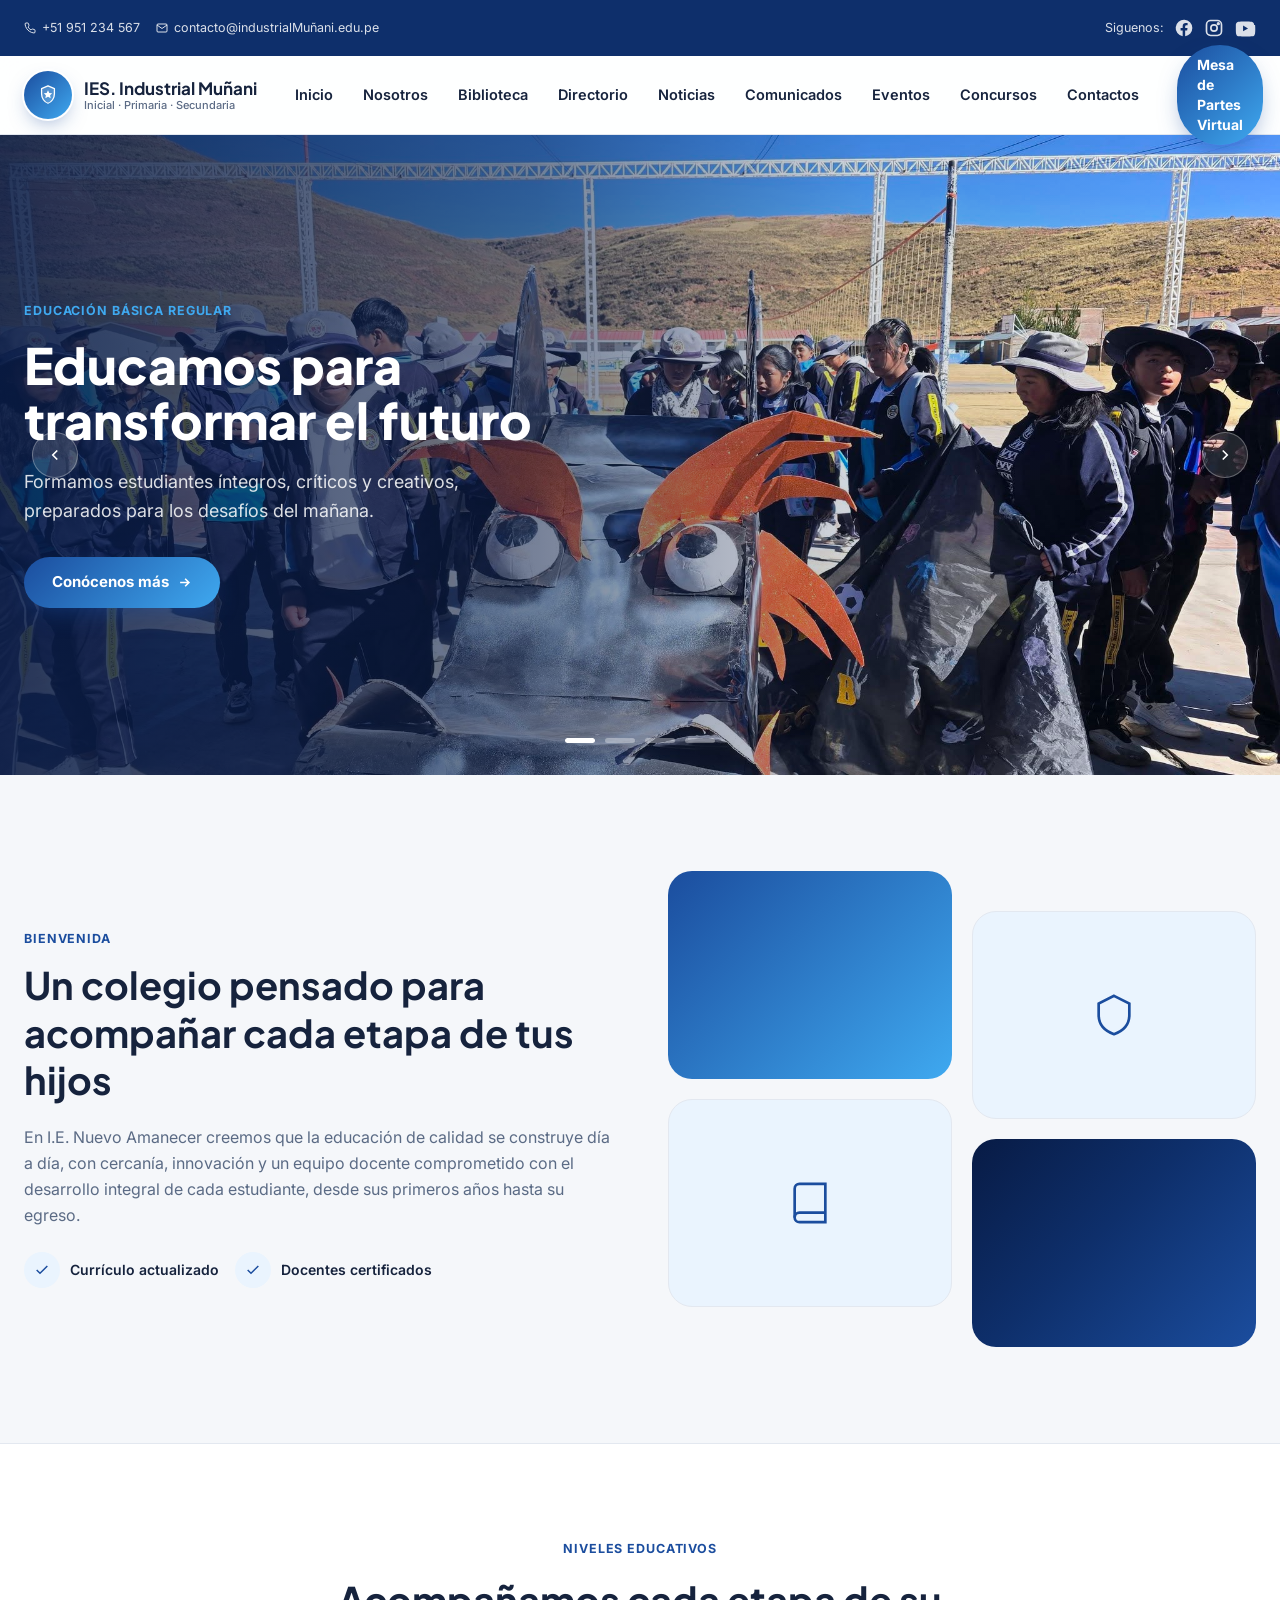
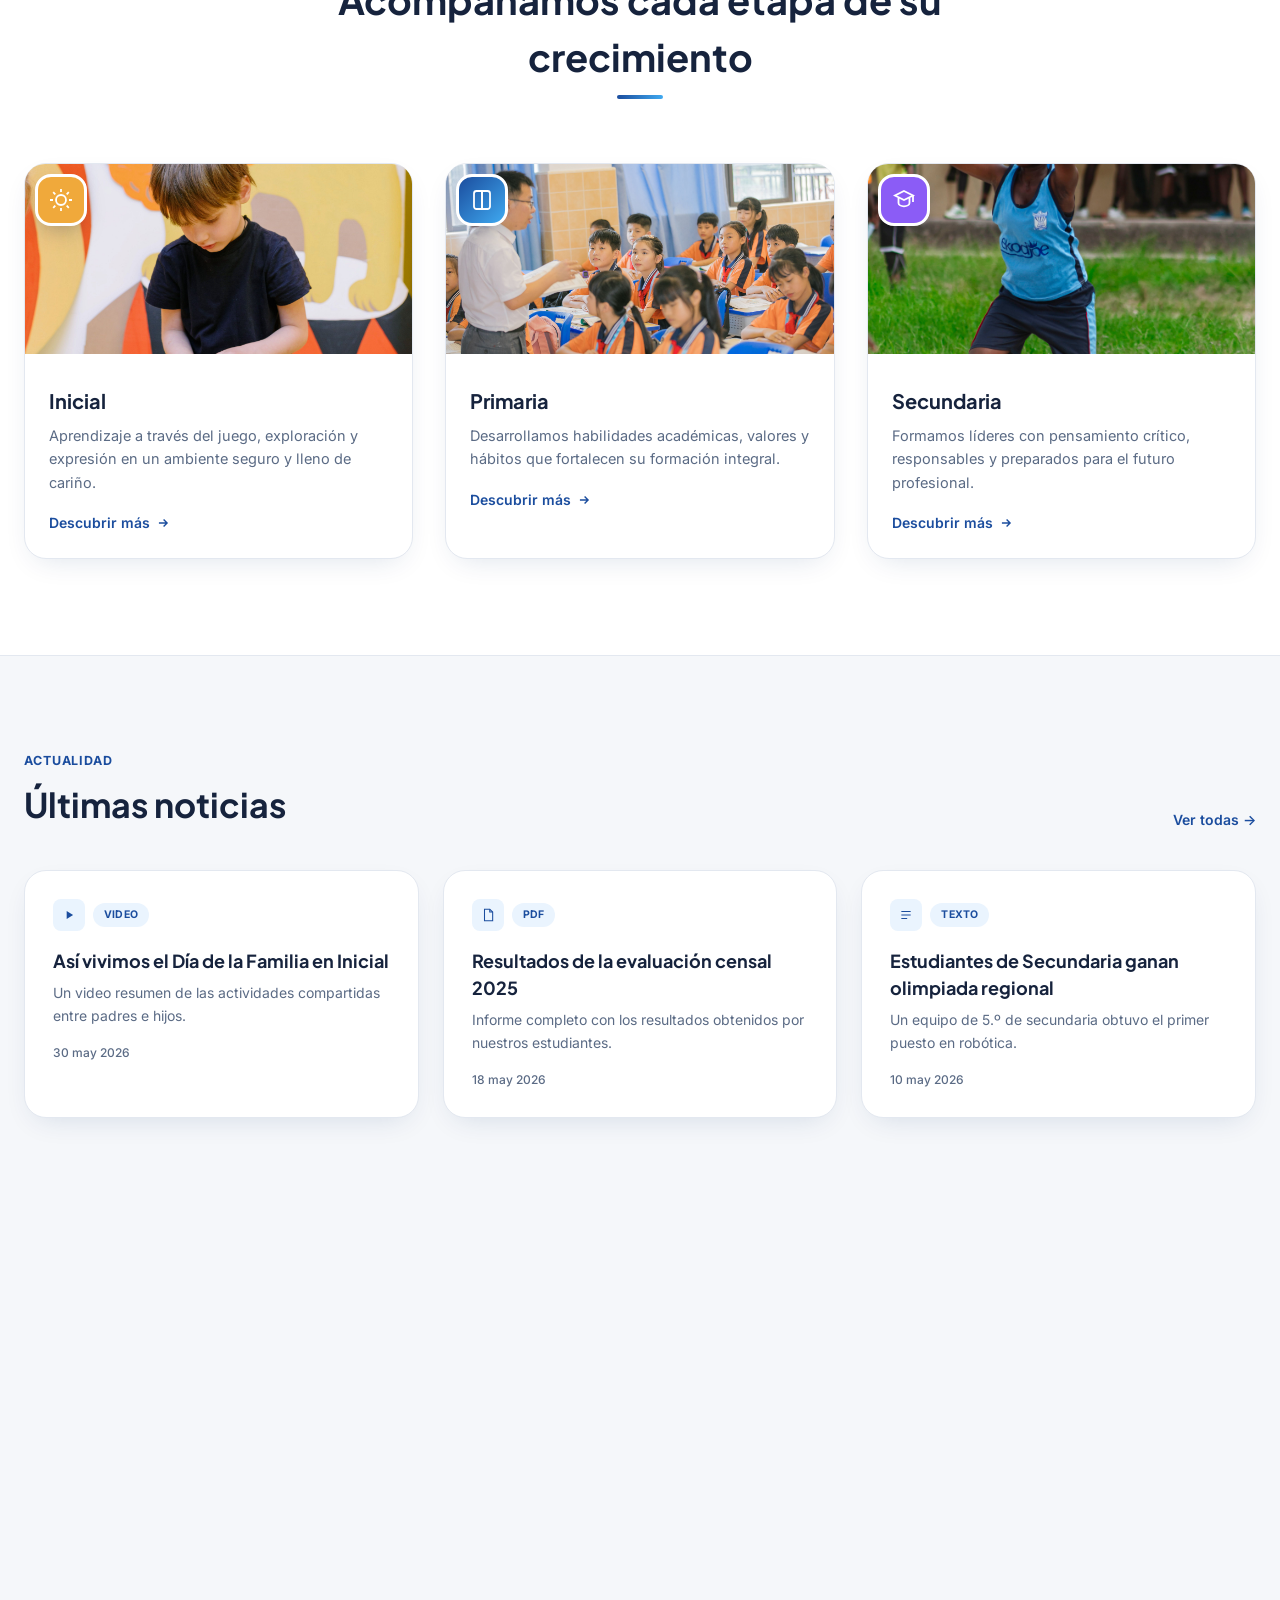
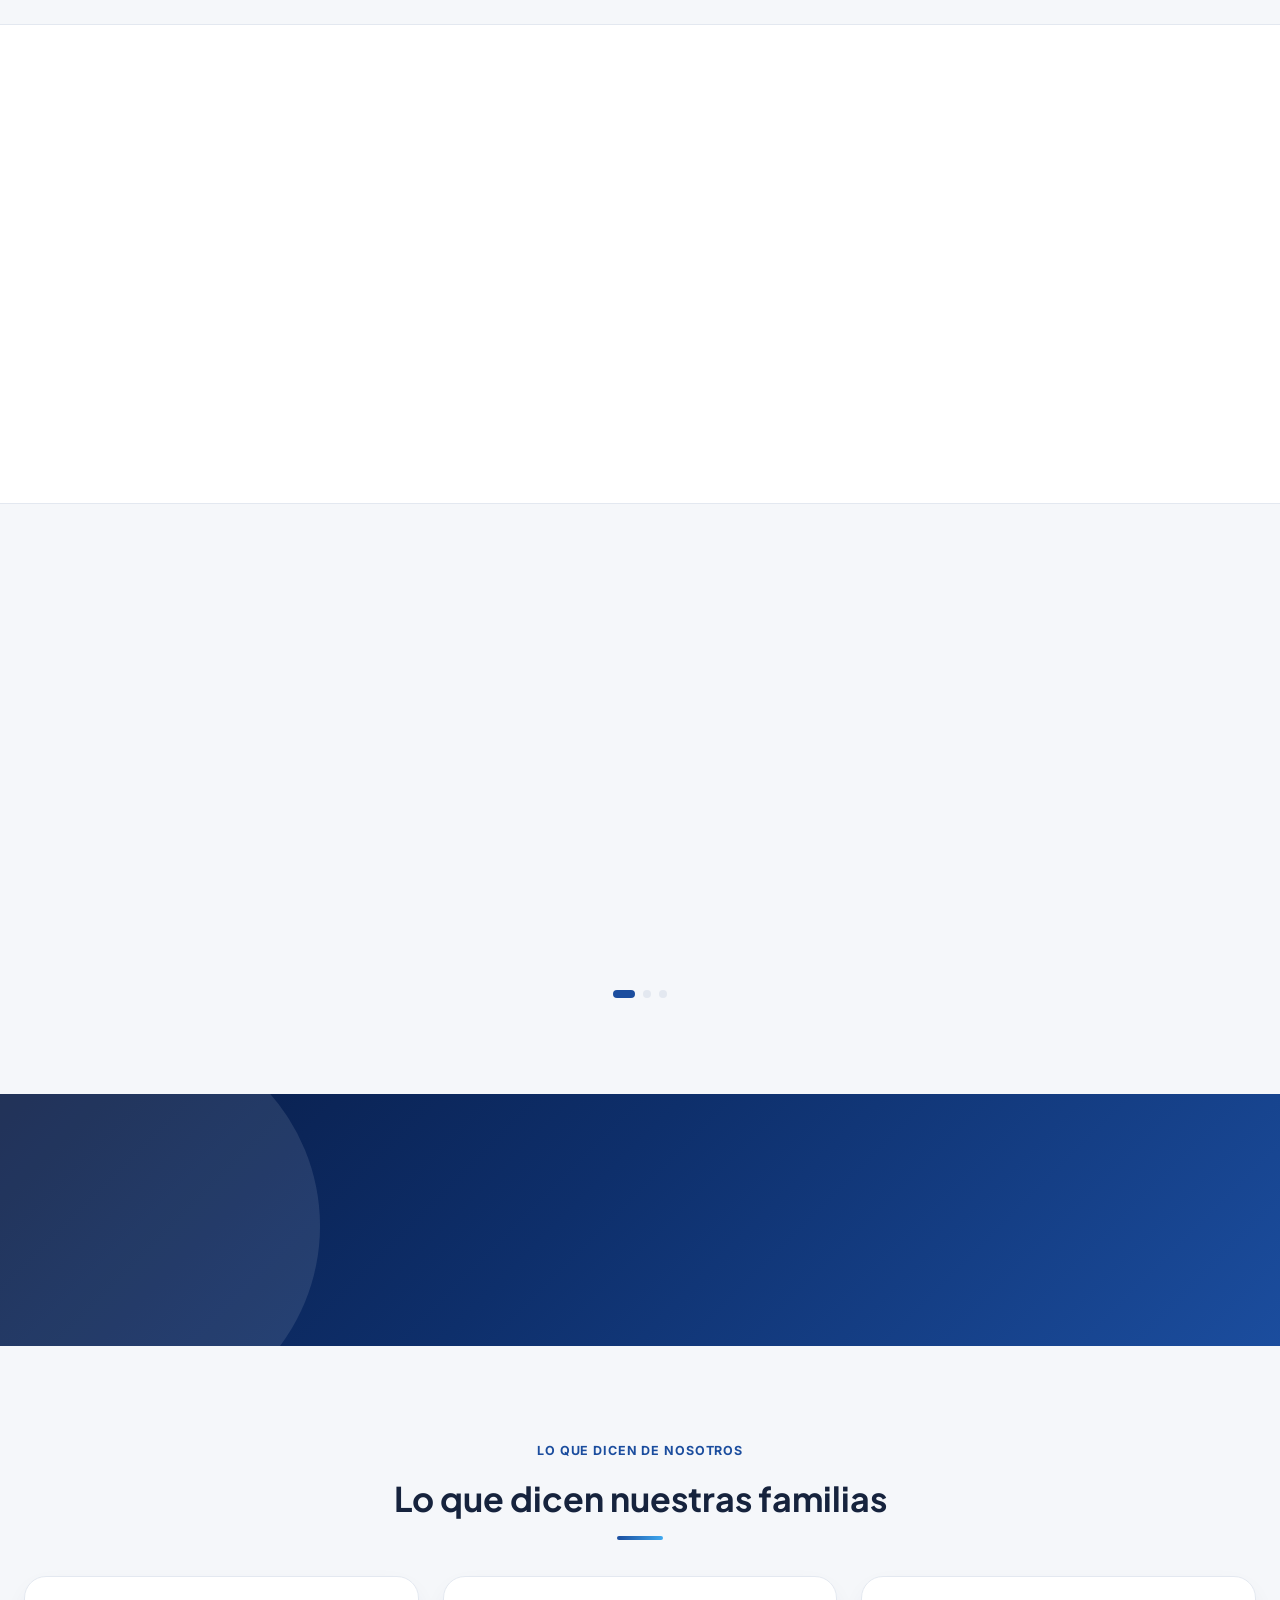
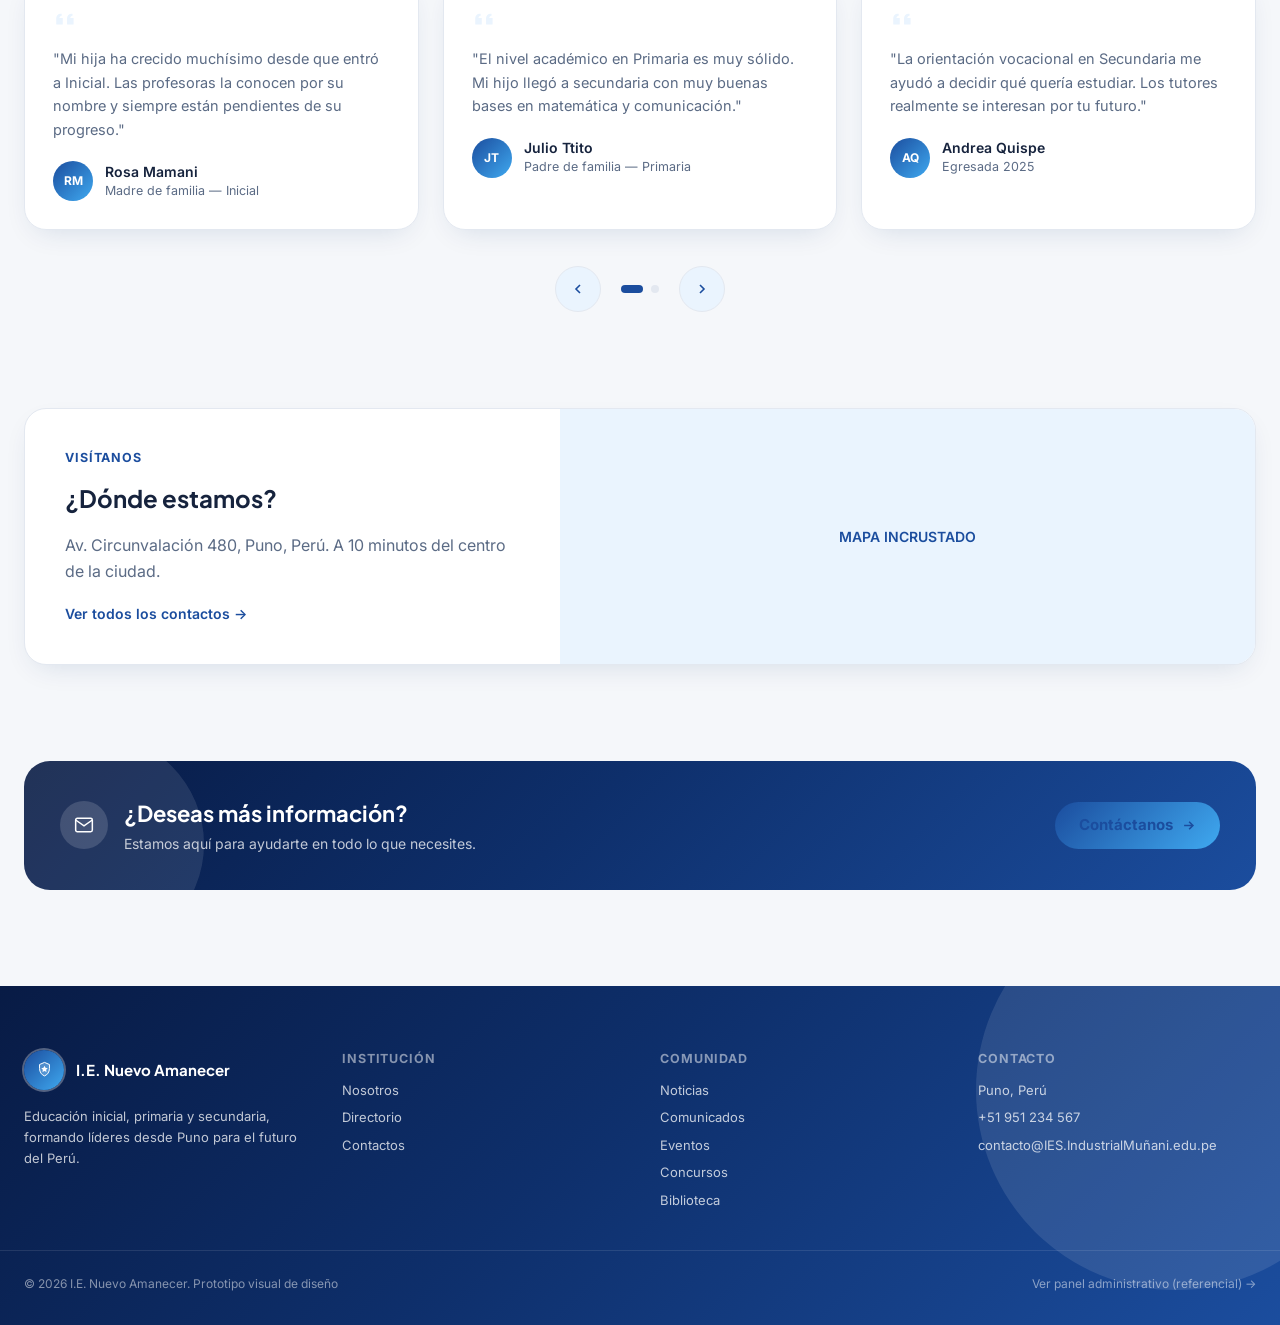
==== commit dc1d85bd: "act" ====
--- a/index.html
+++ b/index.html
@@ -22,7 +22,7 @@
   <div class="max-w-7xl mx-auto px-4 sm:px-6 h-14 flex items-center justify-between text-[12.5px]">
     <div class="flex items-center gap-4">
       <span class="hidden sm:flex items-center gap-1.5"><svg width="12" height="12" viewBox="0 0 24 24" fill="none" stroke="currentColor" stroke-width="2"><path d="M22 16.9v3a2 2 0 0 1-2.2 2 19.8 19.8 0 0 1-8.6-3 19.5 19.5 0 0 1-6-6 19.8 19.8 0 0 1-3-8.7A2 2 0 0 1 4.1 2h3a2 2 0 0 1 2 1.7c.1 1 .4 2 .7 3a2 2 0 0 1-.5 2.1L8 10a16 16 0 0 0 6 6l1.3-1.3a2 2 0 0 1 2-.5c1 .3 2 .5 3 .7a2 2 0 0 1 1.7 2z"/></svg>+51 951 234 567</span>
-      <span class="hidden sm:flex items-center gap-1.5"><svg width="12" height="12" viewBox="0 0 24 24" fill="none" stroke="currentColor" stroke-width="2"><rect x="2" y="4" width="20" height="16" rx="2"/><path d="M2 6l10 7L22 6"/></svg>contacto@colegionuevoamanecer.edu.pe</span>
+      <span class="hidden sm:flex items-center gap-1.5"><svg width="12" height="12" viewBox="0 0 24 24" fill="none" stroke="currentColor" stroke-width="2"><rect x="2" y="4" width="20" height="16" rx="2"/><path d="M2 6l10 7L22 6"/></svg>contacto@industrialMuñani.edu.pe</span>
     </div>
     <div class="flex items-center gap-2.5">
       <span>Siguenos:</span>
@@ -439,7 +439,7 @@
     </div>
     <div><p class="eyebrow !text-white/50 mb-3">Institución</p><div class="space-y-2 text-[13px]"><a href="nosotros.html" class="block hover:text-white">Nosotros</a><a href="directorio.html" class="block hover:text-white">Directorio</a><a href="contactos.html" class="block hover:text-white">Contactos</a></div></div>
     <div><p class="eyebrow !text-white/50 mb-3">Comunidad</p><div class="space-y-2 text-[13px]"><a href="noticias.html" class="block hover:text-white">Noticias</a><a href="comunicados.html" class="block hover:text-white">Comunicados</a><a href="eventos.html" class="block hover:text-white">Eventos</a><a href="concursos.html" class="block hover:text-white">Concursos</a><a href="biblioteca.html" class="block hover:text-white">Biblioteca</a></div></div>
-    <div><p class="eyebrow !text-white/50 mb-3">Contacto</p><div class="space-y-2 text-[13px]"><p>Puno, Perú</p><p>+51 951 234 567</p><p>contacto@colegionuevoamanecer.edu.pe</p></div></div>
+    <div><p class="eyebrow !text-white/50 mb-3">Contacto</p><div class="space-y-2 text-[13px]"><p>Puno, Perú</p><p>+51 951 234 567</p><p>contacto@IES.IndustrialMuñani.edu.pe</p></div></div>
   </div>
   <div class="max-w-7xl mx-auto px-4 sm:px-6 pt-6 border-t border-white/10 flex flex-wrap justify-between gap-3 text-[12px] text-white/50 relative z-10">
     <p>© 2026 I.E. Nuevo Amanecer. Prototipo visual de diseño</p>
